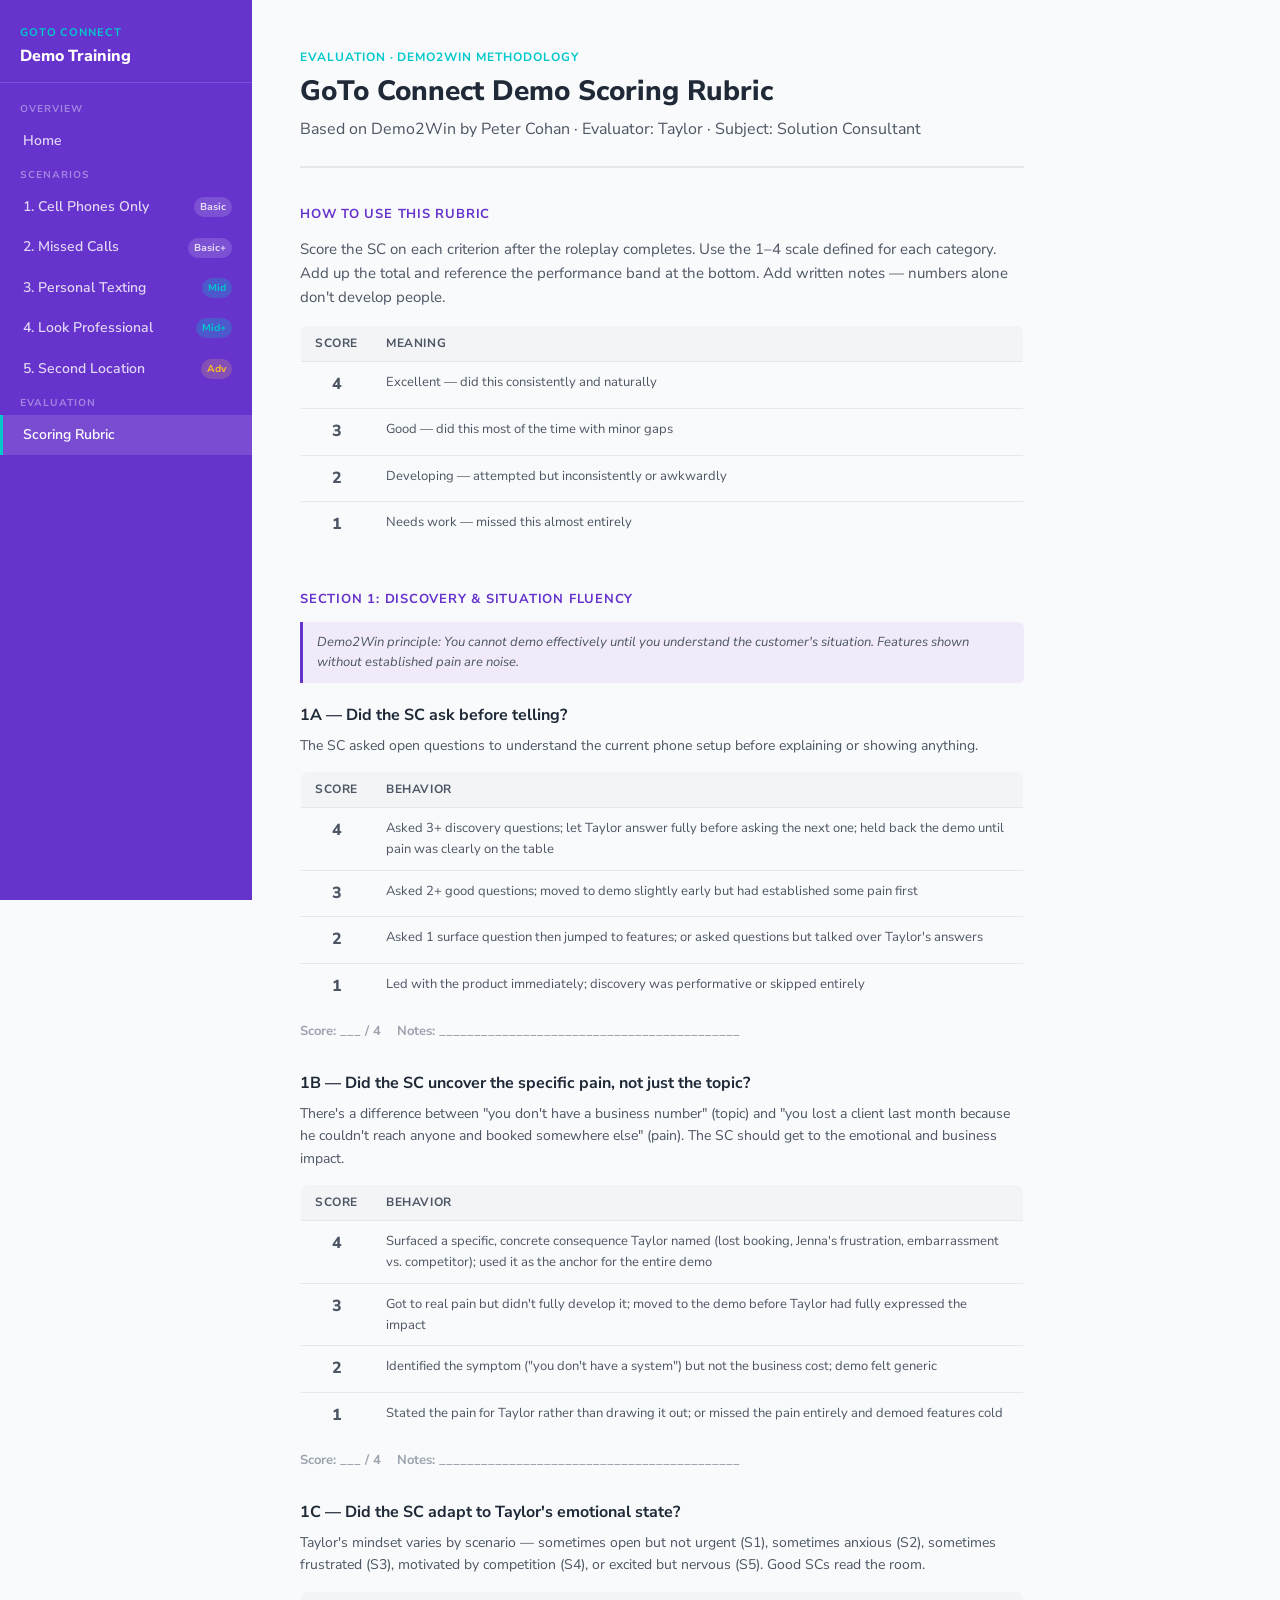
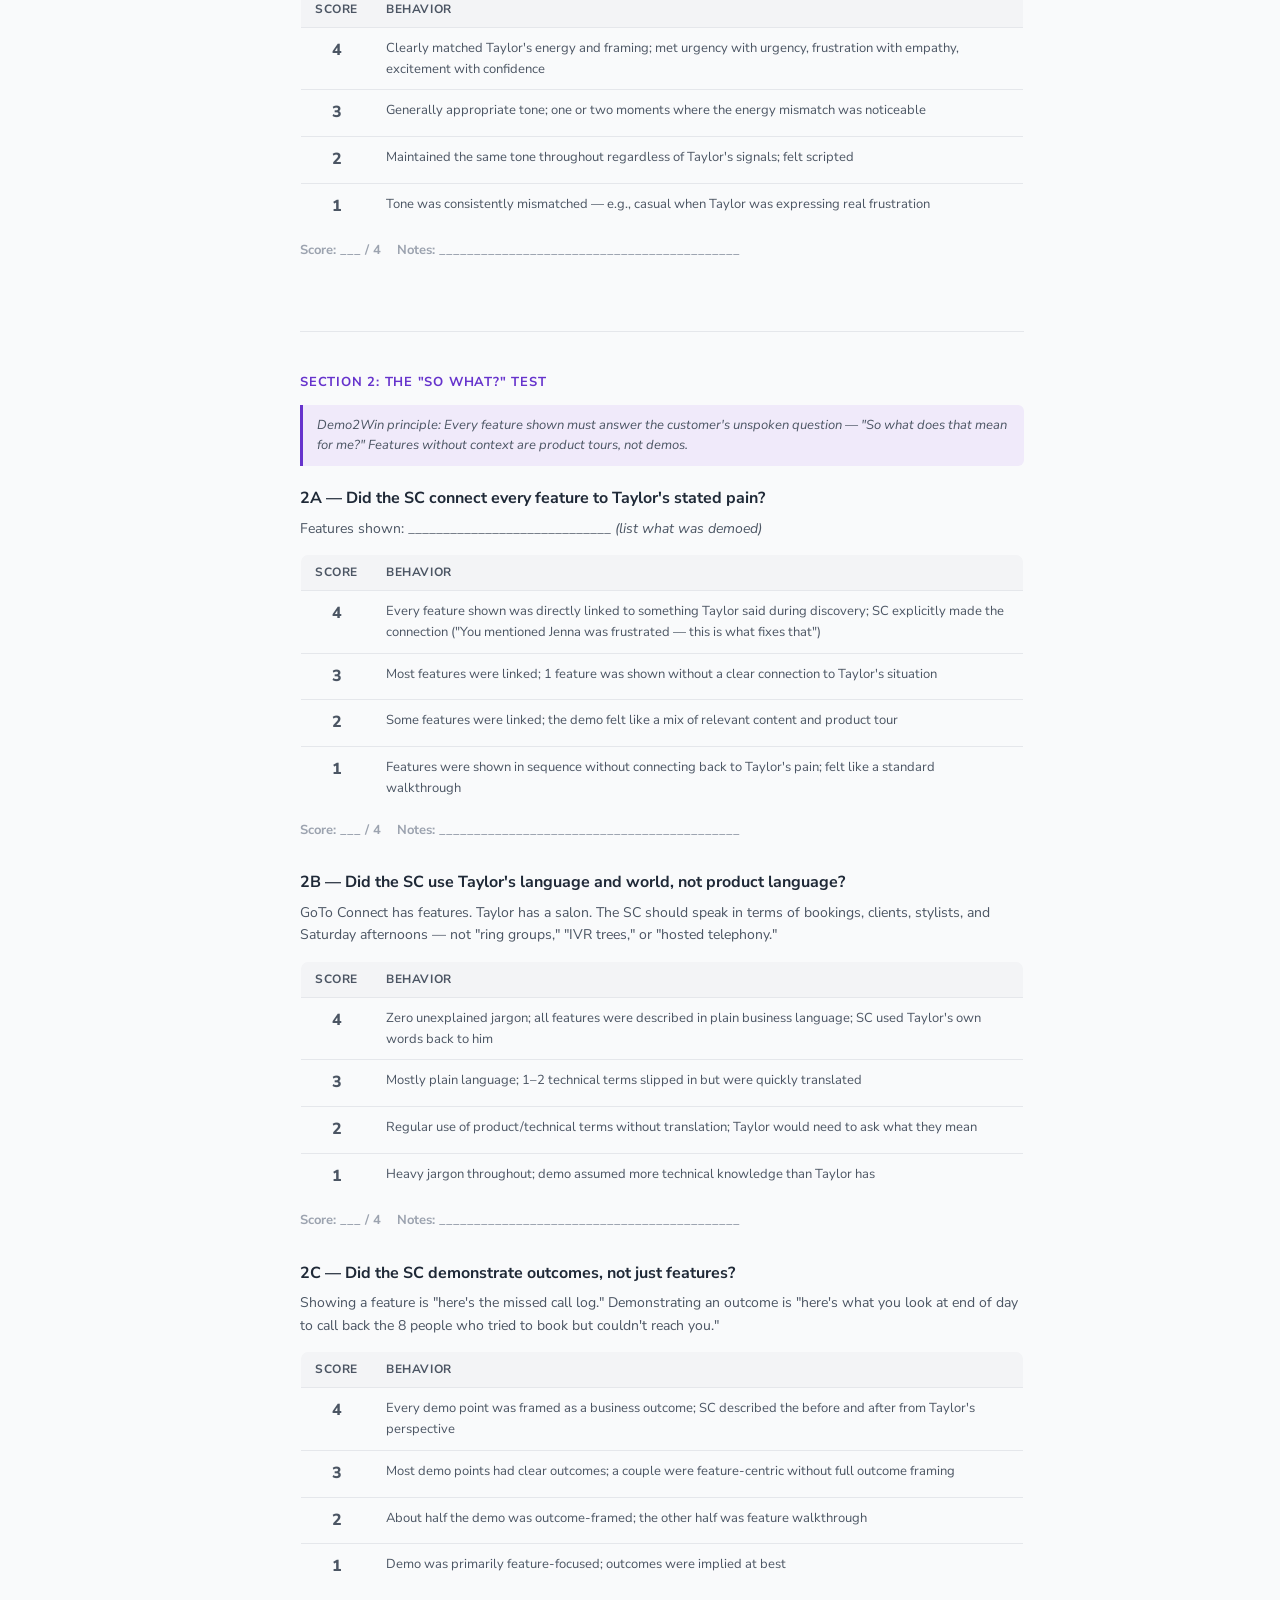
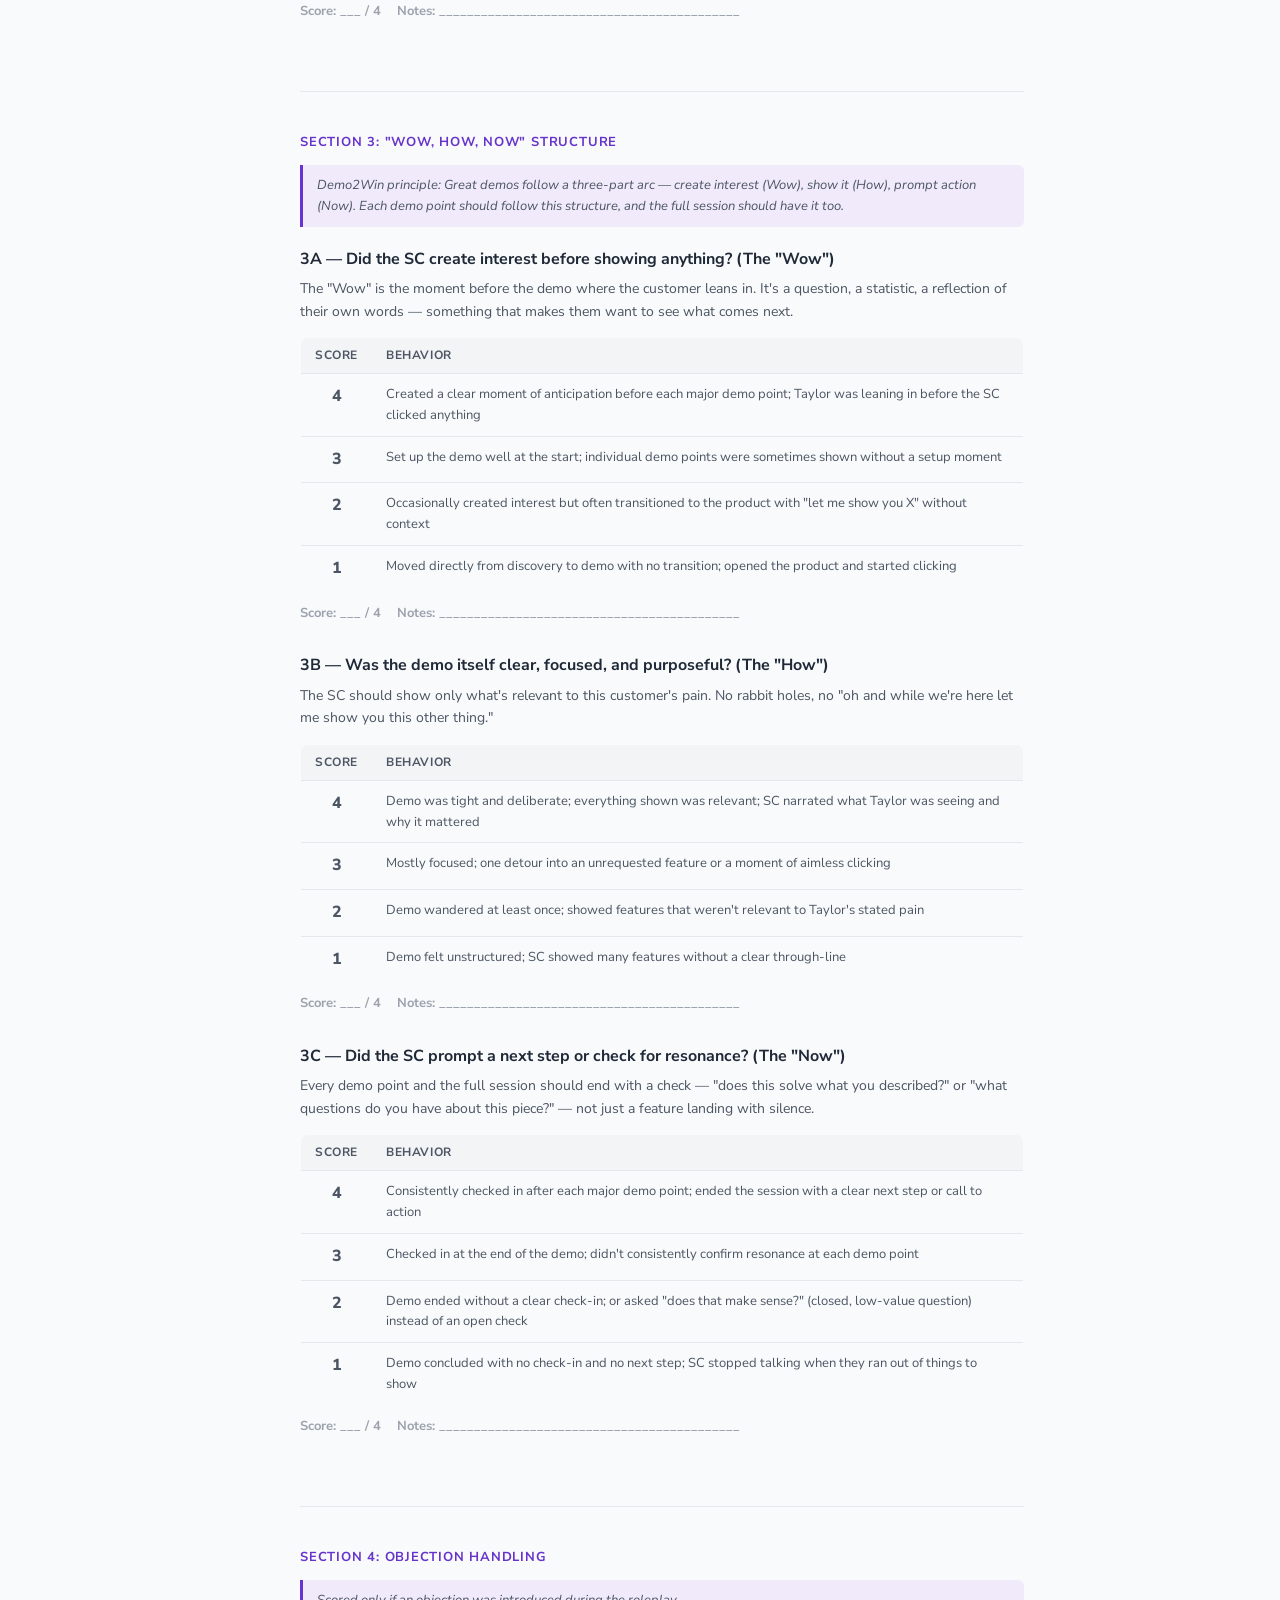
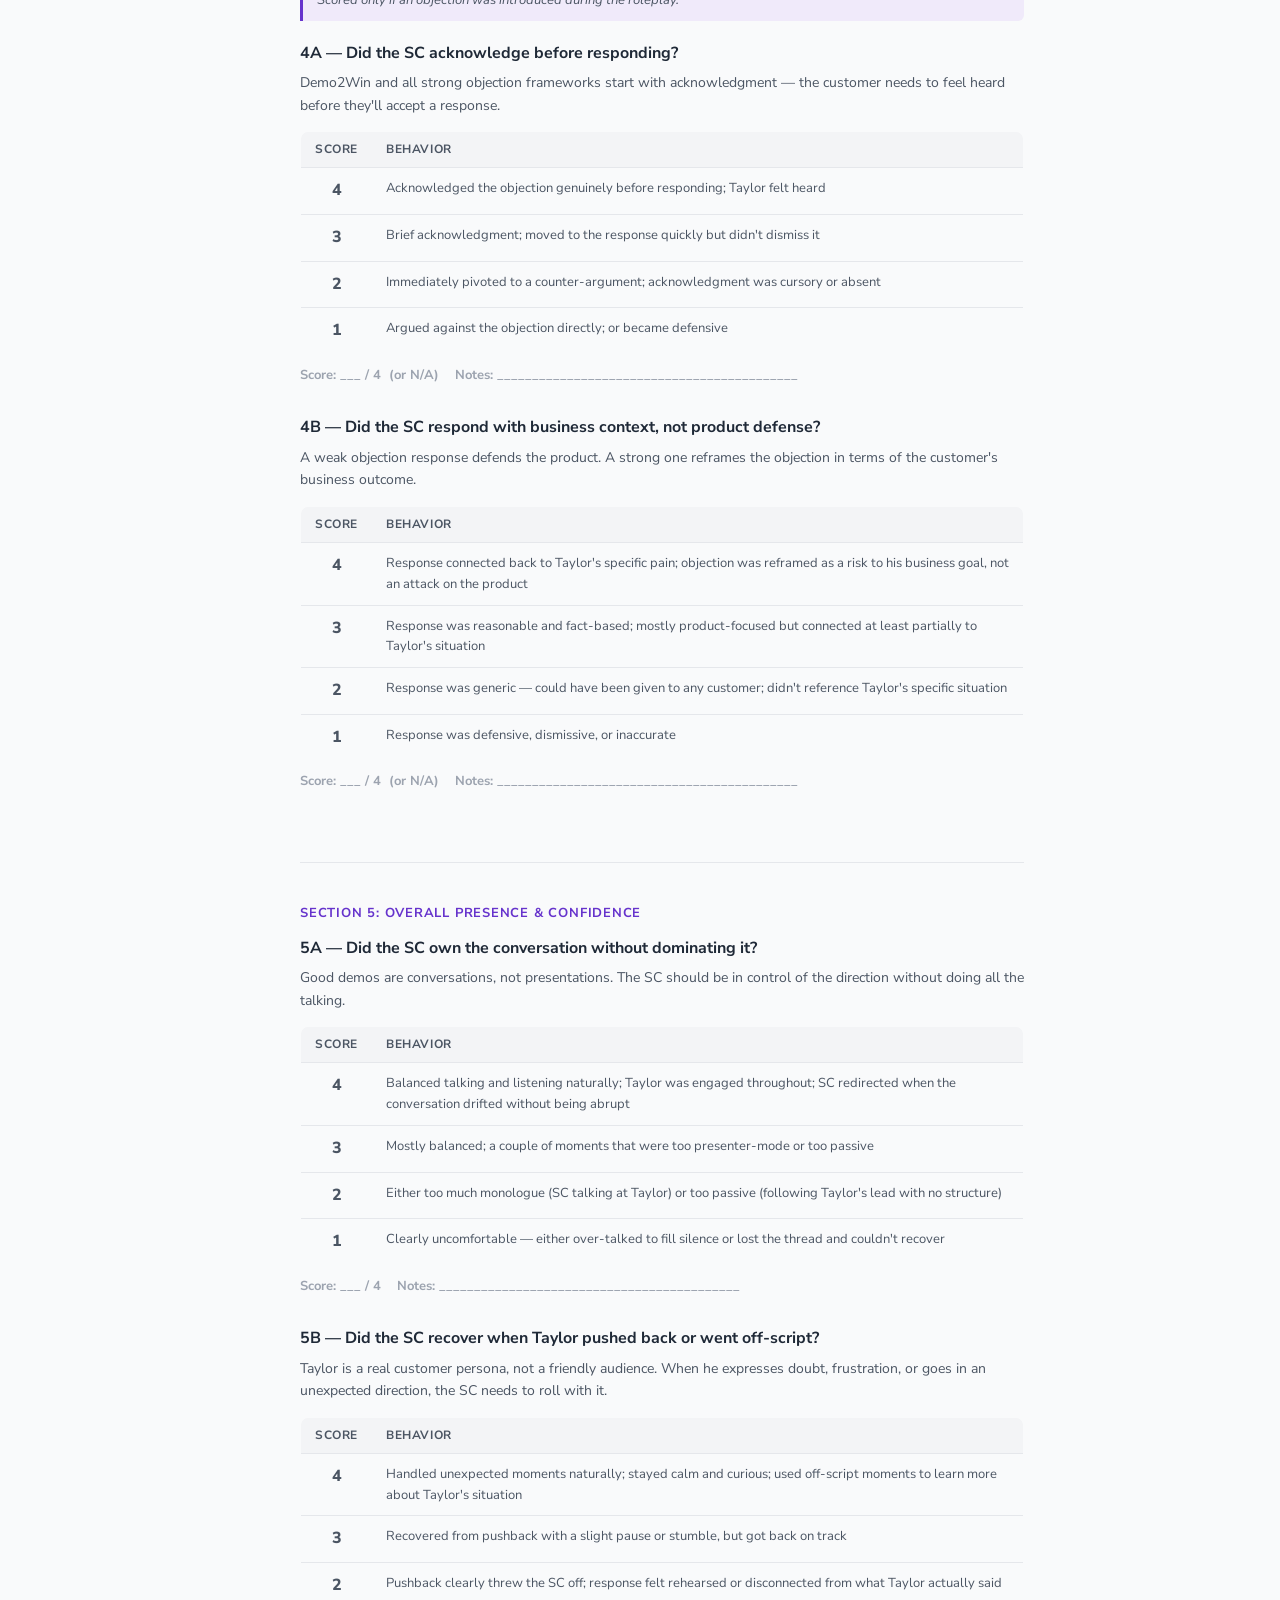
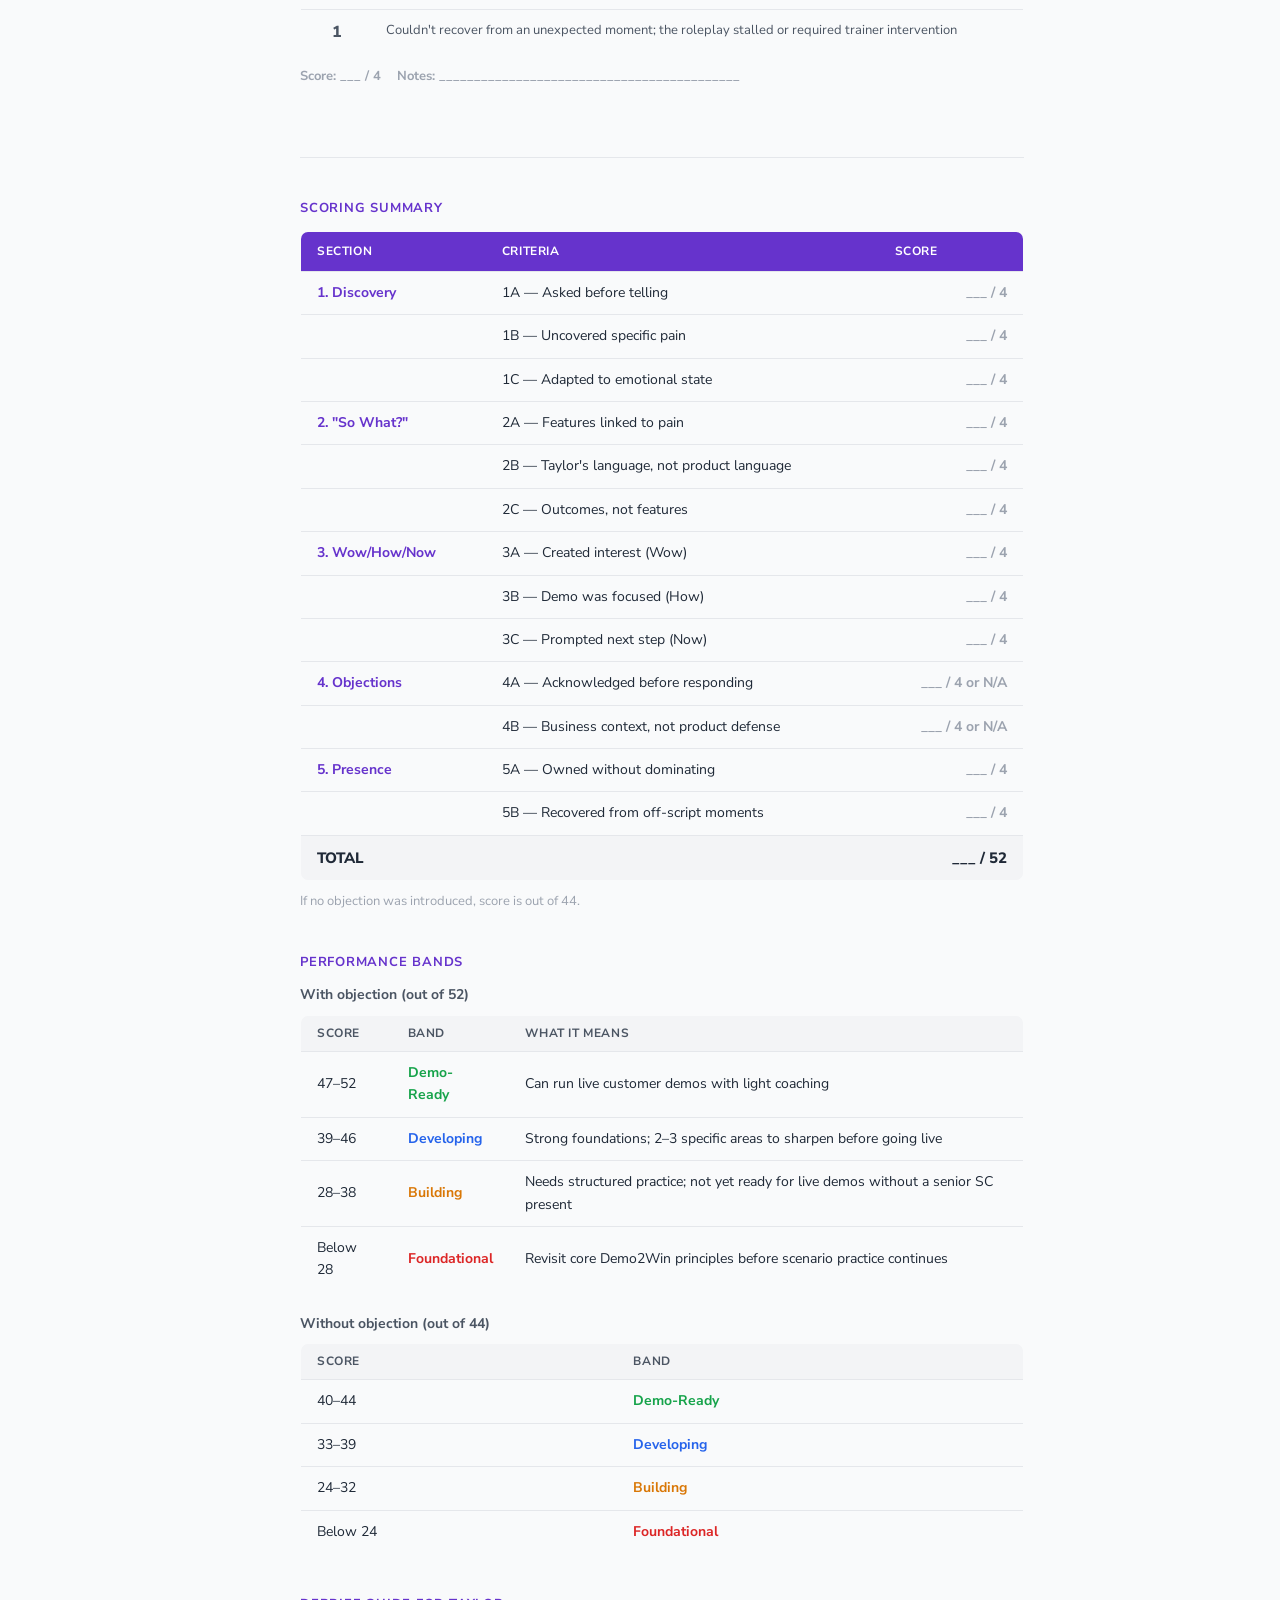
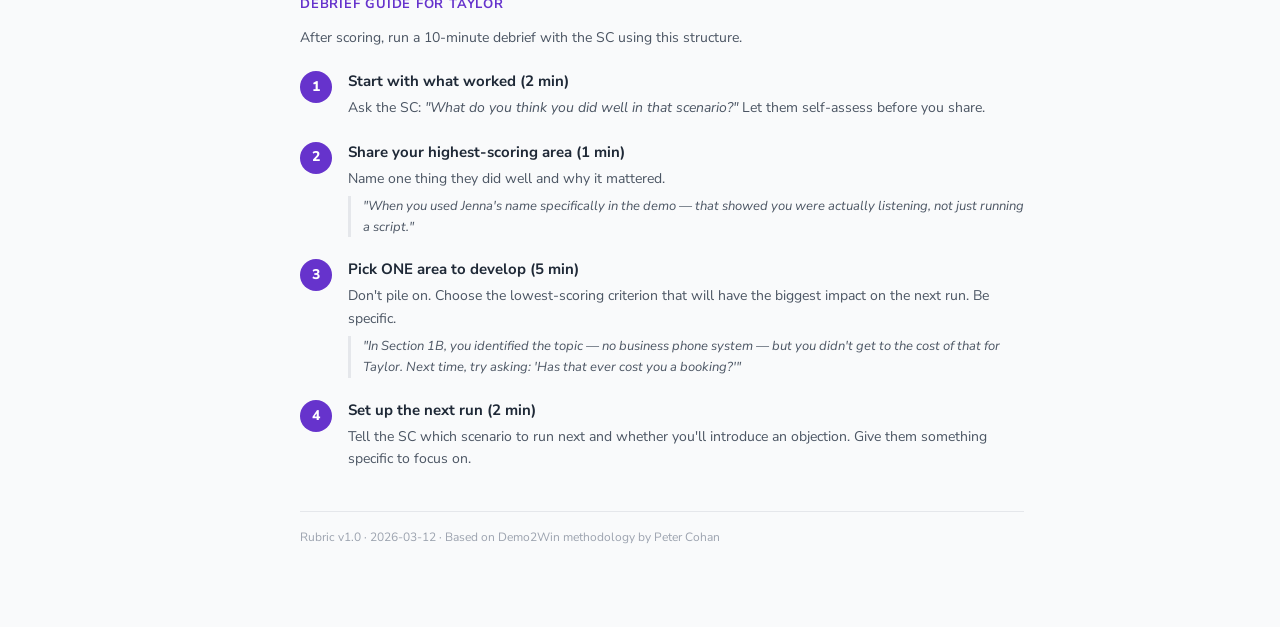
==== rubric.html @ 27333e6b "feat: build GitHub Pages site with all 5 scenarios and scoring rubric Pure static multi-page site: 7" ====
<!DOCTYPE html>
<html lang="en">
<head>
  <meta charset="UTF-8">
  <meta name="viewport" content="width=device-width, initial-scale=1.0">
  <title>Scoring Rubric — Shear Bliss Demo Training</title>
  <link rel="icon" href="data:image/svg+xml,<svg xmlns='http://www.w3.org/2000/svg' viewBox='0 0 100 100'><text y='.9em' font-size='90'>✂️</text></svg>">
  <link rel="stylesheet" href="css/styles.css">
</head>
<body>
<div class="site-wrapper">

  <!-- SIDEBAR NAV — update in all 7 HTML files when changing -->
  <nav class="sidebar">
    <div class="sidebar-header">
      <div class="sidebar-logo">GoTo Connect</div>
      <div class="sidebar-title">Demo Training</div>
    </div>
    <div class="sidebar-nav">
      <span class="nav-section-label">Overview</span>
      <a href="index.html" class="nav-link">Home</a>

      <span class="nav-section-label">Scenarios</span>
      <a href="scenario-1.html" class="nav-link">
        1. Cell Phones Only
        <span class="nav-badge badge-basic">Basic</span>
      </a>
      <a href="scenario-2.html" class="nav-link">
        2. Missed Calls
        <span class="nav-badge badge-basic">Basic+</span>
      </a>
      <a href="scenario-3.html" class="nav-link">
        3. Personal Texting
        <span class="nav-badge badge-intermediate">Mid</span>
      </a>
      <a href="scenario-4.html" class="nav-link">
        4. Look Professional
        <span class="nav-badge badge-intermediate">Mid+</span>
      </a>
      <a href="scenario-5.html" class="nav-link">
        5. Second Location
        <span class="nav-badge badge-advanced">Adv</span>
      </a>

      <span class="nav-section-label">Evaluation</span>
      <a href="rubric.html" class="nav-link active">Scoring Rubric</a>
    </div>
  </nav>
  <!-- END SIDEBAR NAV -->

  <main class="main-content">
    <div class="page">

      <div class="page-header">
        <div class="page-eyebrow">Evaluation · Demo2Win Methodology</div>
        <h1 class="page-title">GoTo Connect Demo Scoring Rubric</h1>
        <p class="page-subtitle">Based on Demo2Win by Peter Cohan · Evaluator: Taylor · Subject: Solution Consultant</p>
      </div>

      <!-- How to Use -->
      <div class="section">
        <div class="section-title">How to Use This Rubric</div>
        <p>Score the SC on each criterion after the roleplay completes. Use the 1–4 scale defined for each category. Add up the total and reference the performance band at the bottom. Add written notes — numbers alone don't develop people.</p>

        <table class="behavior-table" style="margin-top:16px;">
          <thead>
            <tr><th>Score</th><th>Meaning</th></tr>
          </thead>
          <tbody>
            <tr><td class="score-4">4</td><td>Excellent — did this consistently and naturally</td></tr>
            <tr><td class="score-3">3</td><td>Good — did this most of the time with minor gaps</td></tr>
            <tr><td class="score-2">2</td><td>Developing — attempted but inconsistently or awkwardly</td></tr>
            <tr><td class="score-1">1</td><td>Needs work — missed this almost entirely</td></tr>
          </tbody>
        </table>
      </div>

      <!-- Section 1 -->
      <div class="rubric-section">
        <div class="section-title">Section 1: Discovery &amp; Situation Fluency</div>
        <p class="rubric-principle">Demo2Win principle: You cannot demo effectively until you understand the customer's situation. Features shown without established pain are noise.</p>

        <div class="criteria-block">
          <div class="criteria-title">1A — Did the SC ask before telling?</div>
          <div class="criteria-desc">The SC asked open questions to understand the current phone setup before explaining or showing anything.</div>
          <table class="behavior-table">
            <thead><tr><th>Score</th><th>Behavior</th></tr></thead>
            <tbody>
              <tr><td class="score-4">4</td><td>Asked 3+ discovery questions; let Taylor answer fully before asking the next one; held back the demo until pain was clearly on the table</td></tr>
              <tr><td class="score-3">3</td><td>Asked 2+ good questions; moved to demo slightly early but had established some pain first</td></tr>
              <tr><td class="score-2">2</td><td>Asked 1 surface question then jumped to features; or asked questions but talked over Taylor's answers</td></tr>
              <tr><td class="score-1">1</td><td>Led with the product immediately; discovery was performative or skipped entirely</td></tr>
            </tbody>
          </table>
          <div class="score-field">Score: ___ / 4 &nbsp;&nbsp; Notes: ___________________________________________</div>
        </div>

        <div class="criteria-block">
          <div class="criteria-title">1B — Did the SC uncover the specific pain, not just the topic?</div>
          <div class="criteria-desc">There's a difference between "you don't have a business number" (topic) and "you lost a client last month because he couldn't reach anyone and booked somewhere else" (pain). The SC should get to the emotional and business impact.</div>
          <table class="behavior-table">
            <thead><tr><th>Score</th><th>Behavior</th></tr></thead>
            <tbody>
              <tr><td class="score-4">4</td><td>Surfaced a specific, concrete consequence Taylor named (lost booking, Jenna's frustration, embarrassment vs. competitor); used it as the anchor for the entire demo</td></tr>
              <tr><td class="score-3">3</td><td>Got to real pain but didn't fully develop it; moved to the demo before Taylor had fully expressed the impact</td></tr>
              <tr><td class="score-2">2</td><td>Identified the symptom ("you don't have a system") but not the business cost; demo felt generic</td></tr>
              <tr><td class="score-1">1</td><td>Stated the pain for Taylor rather than drawing it out; or missed the pain entirely and demoed features cold</td></tr>
            </tbody>
          </table>
          <div class="score-field">Score: ___ / 4 &nbsp;&nbsp; Notes: ___________________________________________</div>
        </div>

        <div class="criteria-block">
          <div class="criteria-title">1C — Did the SC adapt to Taylor's emotional state?</div>
          <div class="criteria-desc">Taylor's mindset varies by scenario — sometimes open but not urgent (S1), sometimes anxious (S2), sometimes frustrated (S3), motivated by competition (S4), or excited but nervous (S5). Good SCs read the room.</div>
          <table class="behavior-table">
            <thead><tr><th>Score</th><th>Behavior</th></tr></thead>
            <tbody>
              <tr><td class="score-4">4</td><td>Clearly matched Taylor's energy and framing; met urgency with urgency, frustration with empathy, excitement with confidence</td></tr>
              <tr><td class="score-3">3</td><td>Generally appropriate tone; one or two moments where the energy mismatch was noticeable</td></tr>
              <tr><td class="score-2">2</td><td>Maintained the same tone throughout regardless of Taylor's signals; felt scripted</td></tr>
              <tr><td class="score-1">1</td><td>Tone was consistently mismatched — e.g., casual when Taylor was expressing real frustration</td></tr>
            </tbody>
          </table>
          <div class="score-field">Score: ___ / 4 &nbsp;&nbsp; Notes: ___________________________________________</div>
        </div>
      </div>

      <!-- Section 2 -->
      <div class="rubric-section">
        <div class="section-title">Section 2: The "So What?" Test</div>
        <p class="rubric-principle">Demo2Win principle: Every feature shown must answer the customer's unspoken question — "So what does that mean for me?" Features without context are product tours, not demos.</p>

        <div class="criteria-block">
          <div class="criteria-title">2A — Did the SC connect every feature to Taylor's stated pain?</div>
          <div class="criteria-desc">Features shown: _____________________________ <em>(list what was demoed)</em></div>
          <table class="behavior-table">
            <thead><tr><th>Score</th><th>Behavior</th></tr></thead>
            <tbody>
              <tr><td class="score-4">4</td><td>Every feature shown was directly linked to something Taylor said during discovery; SC explicitly made the connection ("You mentioned Jenna was frustrated — this is what fixes that")</td></tr>
              <tr><td class="score-3">3</td><td>Most features were linked; 1 feature was shown without a clear connection to Taylor's situation</td></tr>
              <tr><td class="score-2">2</td><td>Some features were linked; the demo felt like a mix of relevant content and product tour</td></tr>
              <tr><td class="score-1">1</td><td>Features were shown in sequence without connecting back to Taylor's pain; felt like a standard walkthrough</td></tr>
            </tbody>
          </table>
          <div class="score-field">Score: ___ / 4 &nbsp;&nbsp; Notes: ___________________________________________</div>
        </div>

        <div class="criteria-block">
          <div class="criteria-title">2B — Did the SC use Taylor's language and world, not product language?</div>
          <div class="criteria-desc">GoTo Connect has features. Taylor has a salon. The SC should speak in terms of bookings, clients, stylists, and Saturday afternoons — not "ring groups," "IVR trees," or "hosted telephony."</div>
          <table class="behavior-table">
            <thead><tr><th>Score</th><th>Behavior</th></tr></thead>
            <tbody>
              <tr><td class="score-4">4</td><td>Zero unexplained jargon; all features were described in plain business language; SC used Taylor's own words back to him</td></tr>
              <tr><td class="score-3">3</td><td>Mostly plain language; 1–2 technical terms slipped in but were quickly translated</td></tr>
              <tr><td class="score-2">2</td><td>Regular use of product/technical terms without translation; Taylor would need to ask what they mean</td></tr>
              <tr><td class="score-1">1</td><td>Heavy jargon throughout; demo assumed more technical knowledge than Taylor has</td></tr>
            </tbody>
          </table>
          <div class="score-field">Score: ___ / 4 &nbsp;&nbsp; Notes: ___________________________________________</div>
        </div>

        <div class="criteria-block">
          <div class="criteria-title">2C — Did the SC demonstrate outcomes, not just features?</div>
          <div class="criteria-desc">Showing a feature is "here's the missed call log." Demonstrating an outcome is "here's what you look at end of day to call back the 8 people who tried to book but couldn't reach you."</div>
          <table class="behavior-table">
            <thead><tr><th>Score</th><th>Behavior</th></tr></thead>
            <tbody>
              <tr><td class="score-4">4</td><td>Every demo point was framed as a business outcome; SC described the before and after from Taylor's perspective</td></tr>
              <tr><td class="score-3">3</td><td>Most demo points had clear outcomes; a couple were feature-centric without full outcome framing</td></tr>
              <tr><td class="score-2">2</td><td>About half the demo was outcome-framed; the other half was feature walkthrough</td></tr>
              <tr><td class="score-1">1</td><td>Demo was primarily feature-focused; outcomes were implied at best</td></tr>
            </tbody>
          </table>
          <div class="score-field">Score: ___ / 4 &nbsp;&nbsp; Notes: ___________________________________________</div>
        </div>
      </div>

      <!-- Section 3 -->
      <div class="rubric-section">
        <div class="section-title">Section 3: "Wow, How, Now" Structure</div>
        <p class="rubric-principle">Demo2Win principle: Great demos follow a three-part arc — create interest (Wow), show it (How), prompt action (Now). Each demo point should follow this structure, and the full session should have it too.</p>

        <div class="criteria-block">
          <div class="criteria-title">3A — Did the SC create interest before showing anything? (The "Wow")</div>
          <div class="criteria-desc">The "Wow" is the moment before the demo where the customer leans in. It's a question, a statistic, a reflection of their own words — something that makes them want to see what comes next.</div>
          <table class="behavior-table">
            <thead><tr><th>Score</th><th>Behavior</th></tr></thead>
            <tbody>
              <tr><td class="score-4">4</td><td>Created a clear moment of anticipation before each major demo point; Taylor was leaning in before the SC clicked anything</td></tr>
              <tr><td class="score-3">3</td><td>Set up the demo well at the start; individual demo points were sometimes shown without a setup moment</td></tr>
              <tr><td class="score-2">2</td><td>Occasionally created interest but often transitioned to the product with "let me show you X" without context</td></tr>
              <tr><td class="score-1">1</td><td>Moved directly from discovery to demo with no transition; opened the product and started clicking</td></tr>
            </tbody>
          </table>
          <div class="score-field">Score: ___ / 4 &nbsp;&nbsp; Notes: ___________________________________________</div>
        </div>

        <div class="criteria-block">
          <div class="criteria-title">3B — Was the demo itself clear, focused, and purposeful? (The "How")</div>
          <div class="criteria-desc">The SC should show only what's relevant to this customer's pain. No rabbit holes, no "oh and while we're here let me show you this other thing."</div>
          <table class="behavior-table">
            <thead><tr><th>Score</th><th>Behavior</th></tr></thead>
            <tbody>
              <tr><td class="score-4">4</td><td>Demo was tight and deliberate; everything shown was relevant; SC narrated what Taylor was seeing and why it mattered</td></tr>
              <tr><td class="score-3">3</td><td>Mostly focused; one detour into an unrequested feature or a moment of aimless clicking</td></tr>
              <tr><td class="score-2">2</td><td>Demo wandered at least once; showed features that weren't relevant to Taylor's stated pain</td></tr>
              <tr><td class="score-1">1</td><td>Demo felt unstructured; SC showed many features without a clear through-line</td></tr>
            </tbody>
          </table>
          <div class="score-field">Score: ___ / 4 &nbsp;&nbsp; Notes: ___________________________________________</div>
        </div>

        <div class="criteria-block">
          <div class="criteria-title">3C — Did the SC prompt a next step or check for resonance? (The "Now")</div>
          <div class="criteria-desc">Every demo point and the full session should end with a check — "does this solve what you described?" or "what questions do you have about this piece?" — not just a feature landing with silence.</div>
          <table class="behavior-table">
            <thead><tr><th>Score</th><th>Behavior</th></tr></thead>
            <tbody>
              <tr><td class="score-4">4</td><td>Consistently checked in after each major demo point; ended the session with a clear next step or call to action</td></tr>
              <tr><td class="score-3">3</td><td>Checked in at the end of the demo; didn't consistently confirm resonance at each demo point</td></tr>
              <tr><td class="score-2">2</td><td>Demo ended without a clear check-in; or asked "does that make sense?" (closed, low-value question) instead of an open check</td></tr>
              <tr><td class="score-1">1</td><td>Demo concluded with no check-in and no next step; SC stopped talking when they ran out of things to show</td></tr>
            </tbody>
          </table>
          <div class="score-field">Score: ___ / 4 &nbsp;&nbsp; Notes: ___________________________________________</div>
        </div>
      </div>

      <!-- Section 4 -->
      <div class="rubric-section">
        <div class="section-title">Section 4: Objection Handling</div>
        <p class="rubric-principle">Scored only if an objection was introduced during the roleplay.</p>

        <div class="criteria-block">
          <div class="criteria-title">4A — Did the SC acknowledge before responding?</div>
          <div class="criteria-desc">Demo2Win and all strong objection frameworks start with acknowledgment — the customer needs to feel heard before they'll accept a response.</div>
          <table class="behavior-table">
            <thead><tr><th>Score</th><th>Behavior</th></tr></thead>
            <tbody>
              <tr><td class="score-4">4</td><td>Acknowledged the objection genuinely before responding; Taylor felt heard</td></tr>
              <tr><td class="score-3">3</td><td>Brief acknowledgment; moved to the response quickly but didn't dismiss it</td></tr>
              <tr><td class="score-2">2</td><td>Immediately pivoted to a counter-argument; acknowledgment was cursory or absent</td></tr>
              <tr><td class="score-1">1</td><td>Argued against the objection directly; or became defensive</td></tr>
            </tbody>
          </table>
          <div class="score-field">Score: ___ / 4 &nbsp;(or N/A) &nbsp;&nbsp; Notes: ___________________________________________</div>
        </div>

        <div class="criteria-block">
          <div class="criteria-title">4B — Did the SC respond with business context, not product defense?</div>
          <div class="criteria-desc">A weak objection response defends the product. A strong one reframes the objection in terms of the customer's business outcome.</div>
          <table class="behavior-table">
            <thead><tr><th>Score</th><th>Behavior</th></tr></thead>
            <tbody>
              <tr><td class="score-4">4</td><td>Response connected back to Taylor's specific pain; objection was reframed as a risk to his business goal, not an attack on the product</td></tr>
              <tr><td class="score-3">3</td><td>Response was reasonable and fact-based; mostly product-focused but connected at least partially to Taylor's situation</td></tr>
              <tr><td class="score-2">2</td><td>Response was generic — could have been given to any customer; didn't reference Taylor's specific situation</td></tr>
              <tr><td class="score-1">1</td><td>Response was defensive, dismissive, or inaccurate</td></tr>
            </tbody>
          </table>
          <div class="score-field">Score: ___ / 4 &nbsp;(or N/A) &nbsp;&nbsp; Notes: ___________________________________________</div>
        </div>
      </div>

      <!-- Section 5 -->
      <div class="rubric-section">
        <div class="section-title">Section 5: Overall Presence &amp; Confidence</div>

        <div class="criteria-block">
          <div class="criteria-title">5A — Did the SC own the conversation without dominating it?</div>
          <div class="criteria-desc">Good demos are conversations, not presentations. The SC should be in control of the direction without doing all the talking.</div>
          <table class="behavior-table">
            <thead><tr><th>Score</th><th>Behavior</th></tr></thead>
            <tbody>
              <tr><td class="score-4">4</td><td>Balanced talking and listening naturally; Taylor was engaged throughout; SC redirected when the conversation drifted without being abrupt</td></tr>
              <tr><td class="score-3">3</td><td>Mostly balanced; a couple of moments that were too presenter-mode or too passive</td></tr>
              <tr><td class="score-2">2</td><td>Either too much monologue (SC talking at Taylor) or too passive (following Taylor's lead with no structure)</td></tr>
              <tr><td class="score-1">1</td><td>Clearly uncomfortable — either over-talked to fill silence or lost the thread and couldn't recover</td></tr>
            </tbody>
          </table>
          <div class="score-field">Score: ___ / 4 &nbsp;&nbsp; Notes: ___________________________________________</div>
        </div>

        <div class="criteria-block">
          <div class="criteria-title">5B — Did the SC recover when Taylor pushed back or went off-script?</div>
          <div class="criteria-desc">Taylor is a real customer persona, not a friendly audience. When he expresses doubt, frustration, or goes in an unexpected direction, the SC needs to roll with it.</div>
          <table class="behavior-table">
            <thead><tr><th>Score</th><th>Behavior</th></tr></thead>
            <tbody>
              <tr><td class="score-4">4</td><td>Handled unexpected moments naturally; stayed calm and curious; used off-script moments to learn more about Taylor's situation</td></tr>
              <tr><td class="score-3">3</td><td>Recovered from pushback with a slight pause or stumble, but got back on track</td></tr>
              <tr><td class="score-2">2</td><td>Pushback clearly threw the SC off; response felt rehearsed or disconnected from what Taylor actually said</td></tr>
              <tr><td class="score-1">1</td><td>Couldn't recover from an unexpected moment; the roleplay stalled or required trainer intervention</td></tr>
            </tbody>
          </table>
          <div class="score-field">Score: ___ / 4 &nbsp;&nbsp; Notes: ___________________________________________</div>
        </div>
      </div>

      <!-- Scoring Summary -->
      <div class="section">
        <div class="section-title">Scoring Summary</div>
        <table class="summary-table">
          <thead>
            <tr><th>Section</th><th>Criteria</th><th>Score</th></tr>
          </thead>
          <tbody>
            <tr><td>1. Discovery</td><td>1A — Asked before telling</td><td>___ / 4</td></tr>
            <tr><td></td><td>1B — Uncovered specific pain</td><td>___ / 4</td></tr>
            <tr><td></td><td>1C — Adapted to emotional state</td><td>___ / 4</td></tr>
            <tr><td>2. "So What?"</td><td>2A — Features linked to pain</td><td>___ / 4</td></tr>
            <tr><td></td><td>2B — Taylor's language, not product language</td><td>___ / 4</td></tr>
            <tr><td></td><td>2C — Outcomes, not features</td><td>___ / 4</td></tr>
            <tr><td>3. Wow/How/Now</td><td>3A — Created interest (Wow)</td><td>___ / 4</td></tr>
            <tr><td></td><td>3B — Demo was focused (How)</td><td>___ / 4</td></tr>
            <tr><td></td><td>3C — Prompted next step (Now)</td><td>___ / 4</td></tr>
            <tr><td>4. Objections</td><td>4A — Acknowledged before responding</td><td>___ / 4 or N/A</td></tr>
            <tr><td></td><td>4B — Business context, not product defense</td><td>___ / 4 or N/A</td></tr>
            <tr><td>5. Presence</td><td>5A — Owned without dominating</td><td>___ / 4</td></tr>
            <tr><td></td><td>5B — Recovered from off-script moments</td><td>___ / 4</td></tr>
            <tr class="total-row"><td colspan="2">TOTAL</td><td>___ / 52</td></tr>
          </tbody>
        </table>
        <p style="margin-top:10px;font-size:13px;color:var(--gray-400);">If no objection was introduced, score is out of 44.</p>
      </div>

      <!-- Performance Bands -->
      <div class="section">
        <div class="section-title">Performance Bands</div>

        <p style="font-size:14px;font-weight:700;color:var(--gray-600);margin-bottom:8px;">With objection (out of 52)</p>
        <table class="bands-table">
          <thead><tr><th>Score</th><th>Band</th><th>What it means</th></tr></thead>
          <tbody>
            <tr><td>47–52</td><td class="band-demo-ready">Demo-Ready</td><td>Can run live customer demos with light coaching</td></tr>
            <tr><td>39–46</td><td class="band-developing">Developing</td><td>Strong foundations; 2–3 specific areas to sharpen before going live</td></tr>
            <tr><td>28–38</td><td class="band-building">Building</td><td>Needs structured practice; not yet ready for live demos without a senior SC present</td></tr>
            <tr><td>Below 28</td><td class="band-foundational">Foundational</td><td>Revisit core Demo2Win principles before scenario practice continues</td></tr>
          </tbody>
        </table>

        <p style="font-size:14px;font-weight:700;color:var(--gray-600);margin-bottom:8px;margin-top:20px;">Without objection (out of 44)</p>
        <table class="bands-table">
          <thead><tr><th>Score</th><th>Band</th></tr></thead>
          <tbody>
            <tr><td>40–44</td><td class="band-demo-ready">Demo-Ready</td></tr>
            <tr><td>33–39</td><td class="band-developing">Developing</td></tr>
            <tr><td>24–32</td><td class="band-building">Building</td></tr>
            <tr><td>Below 24</td><td class="band-foundational">Foundational</td></tr>
          </tbody>
        </table>
      </div>

      <!-- Debrief Guide -->
      <div class="section">
        <div class="section-title">Debrief Guide for Taylor</div>
        <p style="font-size:14px;color:var(--gray-600);margin-bottom:20px;">After scoring, run a 10-minute debrief with the SC using this structure.</p>

        <div class="debrief-step">
          <div class="debrief-number">1</div>
          <div class="debrief-step-content">
            <h4>Start with what worked (2 min)</h4>
            <p>Ask the SC: <em>"What do you think you did well in that scenario?"</em> Let them self-assess before you share.</p>
          </div>
        </div>

        <div class="debrief-step">
          <div class="debrief-number">2</div>
          <div class="debrief-step-content">
            <h4>Share your highest-scoring area (1 min)</h4>
            <p>Name one thing they did well and why it mattered.</p>
            <blockquote>"When you used Jenna's name specifically in the demo — that showed you were actually listening, not just running a script."</blockquote>
          </div>
        </div>

        <div class="debrief-step">
          <div class="debrief-number">3</div>
          <div class="debrief-step-content">
            <h4>Pick ONE area to develop (5 min)</h4>
            <p>Don't pile on. Choose the lowest-scoring criterion that will have the biggest impact on the next run. Be specific.</p>
            <blockquote>"In Section 1B, you identified the topic — no business phone system — but you didn't get to the cost of that for Taylor. Next time, try asking: 'Has that ever cost you a booking?'"</blockquote>
          </div>
        </div>

        <div class="debrief-step">
          <div class="debrief-number">4</div>
          <div class="debrief-step-content">
            <h4>Set up the next run (2 min)</h4>
            <p>Tell the SC which scenario to run next and whether you'll introduce an objection. Give them something specific to focus on.</p>
          </div>
        </div>
      </div>

      <p style="font-size:12px;color:var(--gray-400);border-top:1px solid var(--gray-200);padding-top:16px;">Rubric v1.0 · 2026-03-12 · Based on Demo2Win methodology by Peter Cohan</p>

    </div>
  </main>
</div>
</body>
</html>
---- css/styles.css ----
/* ============================================================
   GoTo Connect Demo Training Site
   Brand: Purple #6633CC, Teal #00C8CB, Nunito Sans
   ============================================================ */

@import url('https://fonts.googleapis.com/css2?family=Nunito+Sans:wght@400;600;700;800&display=swap');

/* ── Variables ────────────────────────────────────────────── */
:root {
  --purple: #6633CC;
  --purple-dark: #4f22a8;
  --purple-light: #f0eafa;
  --teal: #00C8CB;
  --teal-light: #e0fafa;
  --gray-50: #f9fafb;
  --gray-100: #f3f4f6;
  --gray-200: #e5e7eb;
  --gray-400: #9ca3af;
  --gray-600: #4b5563;
  --gray-800: #1f2937;
  --white: #ffffff;
  --sidebar-width: 252px;
  --font: 'Nunito Sans', system-ui, sans-serif;
}

/* ── Reset ────────────────────────────────────────────────── */
*, *::before, *::after { box-sizing: border-box; margin: 0; padding: 0; }
html { font-size: 16px; }
body {
  font-family: var(--font);
  color: var(--gray-800);
  background: var(--gray-50);
  line-height: 1.6;
}
a { color: var(--purple); text-decoration: none; }
a:hover { text-decoration: underline; }

/* ── Layout ───────────────────────────────────────────────── */
.site-wrapper {
  display: flex;
  min-height: 100vh;
}

/* ── Sidebar ──────────────────────────────────────────────── */
.sidebar {
  width: var(--sidebar-width);
  min-width: var(--sidebar-width);
  background: var(--purple);
  display: flex;
  flex-direction: column;
  position: fixed;
  top: 0;
  left: 0;
  height: 100vh;
  overflow-y: auto;
  z-index: 100;
}

.sidebar-header {
  padding: 24px 20px 16px;
  border-bottom: 1px solid rgba(255,255,255,0.15);
}

.sidebar-logo {
  font-size: 11px;
  font-weight: 700;
  letter-spacing: 0.08em;
  text-transform: uppercase;
  color: var(--teal);
  margin-bottom: 4px;
}

.sidebar-title {
  font-size: 16px;
  font-weight: 800;
  color: var(--white);
  line-height: 1.3;
}

.sidebar-nav {
  padding: 12px 0;
  flex: 1;
}

.nav-section-label {
  font-size: 10px;
  font-weight: 700;
  letter-spacing: 0.1em;
  text-transform: uppercase;
  color: rgba(255,255,255,0.4);
  padding: 16px 20px 6px;
}

.nav-link {
  display: flex;
  align-items: center;
  gap: 10px;
  padding: 9px 20px;
  font-size: 14px;
  font-weight: 600;
  color: rgba(255,255,255,0.8);
  text-decoration: none;
  transition: background 0.15s, color 0.15s;
  border-left: 3px solid transparent;
}

.nav-link:hover {
  background: rgba(255,255,255,0.1);
  color: var(--white);
  text-decoration: none;
}

.nav-link.active {
  background: rgba(255,255,255,0.12);
  color: var(--white);
  border-left-color: var(--teal);
}

.nav-badge {
  font-size: 10px;
  font-weight: 700;
  padding: 2px 6px;
  border-radius: 10px;
  margin-left: auto;
  white-space: nowrap;
}

.badge-basic        { background: rgba(255,255,255,0.15); color: rgba(255,255,255,0.8); }
.badge-intermediate { background: rgba(0,200,203,0.25); color: var(--teal); }
.badge-advanced     { background: rgba(255,200,100,0.2); color: #fbbf24; }

/* ── Main Content ─────────────────────────────────────────── */
.main-content {
  margin-left: var(--sidebar-width);
  flex: 1;
  min-width: 0;
}

.page {
  max-width: 820px;
  padding: 48px 48px 80px;
}

/* ── Page Header ──────────────────────────────────────────── */
.page-header {
  margin-bottom: 36px;
  padding-bottom: 24px;
  border-bottom: 2px solid var(--gray-200);
}

.page-eyebrow {
  font-size: 12px;
  font-weight: 700;
  letter-spacing: 0.08em;
  text-transform: uppercase;
  color: var(--teal);
  margin-bottom: 8px;
}

.page-title {
  font-size: 28px;
  font-weight: 800;
  color: var(--gray-800);
  line-height: 1.2;
  margin-bottom: 8px;
}

.page-subtitle {
  font-size: 16px;
  color: var(--gray-600);
}

/* ── Complexity Badge ─────────────────────────────────────── */
.complexity-badge {
  display: inline-block;
  font-size: 12px;
  font-weight: 700;
  padding: 4px 12px;
  border-radius: 20px;
  margin-bottom: 20px;
}

.complexity-basic            { background: var(--gray-200); color: var(--gray-600); }
.complexity-basic-int        { background: #dbeafe; color: #1d4ed8; }
.complexity-intermediate     { background: var(--teal-light); color: #0e7490; }
.complexity-intermediate-adv { background: #fff7ed; color: #c2410c; }
.complexity-advanced         { background: var(--purple-light); color: var(--purple); }

/* ── Section Headings ─────────────────────────────────────── */
.section {
  margin-bottom: 40px;
}

.section-title {
  font-size: 13px;
  font-weight: 700;
  letter-spacing: 0.06em;
  text-transform: uppercase;
  color: var(--purple);
  margin-bottom: 12px;
}

.section p {
  font-size: 15px;
  color: var(--gray-600);
  margin-bottom: 12px;
}

/* ── Customer Profile Table ───────────────────────────────── */
.profile-table {
  width: 100%;
  border-collapse: collapse;
  font-size: 14px;
  border-radius: 8px;
  overflow: hidden;
  border: 1px solid var(--gray-200);
}

.profile-table td {
  padding: 10px 16px;
  border-bottom: 1px solid var(--gray-200);
  vertical-align: top;
}

.profile-table td:first-child {
  font-weight: 700;
  color: var(--gray-600);
  white-space: nowrap;
  width: 180px;
  background: var(--gray-50);
}

.profile-table td:last-child {
  color: var(--gray-800);
}

.profile-table tr:last-child td {
  border-bottom: none;
}

/* ── Pain Points Callout ──────────────────────────────────── */
.trainer-callout {
  background: #fffbeb;
  border-left: 4px solid #f59e0b;
  border-radius: 0 8px 8px 0;
  padding: 16px 20px;
  margin-bottom: 8px;
}

.trainer-callout-label {
  font-size: 11px;
  font-weight: 700;
  letter-spacing: 0.08em;
  text-transform: uppercase;
  color: #b45309;
  margin-bottom: 10px;
}

.trainer-callout ol,
.trainer-callout ul {
  margin-left: 20px;
  font-size: 14px;
  color: var(--gray-800);
}

.trainer-callout li {
  margin-bottom: 6px;
}

/* ── Dialogue / Chat Bubbles ──────────────────────────────── */
.dialogue {
  display: flex;
  flex-direction: column;
  gap: 12px;
}

.dialogue-note {
  font-size: 13px;
  font-style: italic;
  color: var(--gray-400);
  padding: 8px 12px;
  border-left: 3px solid var(--gray-200);
  margin-bottom: 8px;
}

.bubble-row {
  display: flex;
  flex-direction: column;
  max-width: 85%;
}

.bubble-row.sc {
  align-self: flex-start;
  align-items: flex-start;
}

.bubble-row.taylor {
  align-self: flex-end;
  align-items: flex-end;
}

.bubble-speaker {
  font-size: 11px;
  font-weight: 700;
  letter-spacing: 0.05em;
  text-transform: uppercase;
  margin-bottom: 4px;
  color: var(--gray-400);
}

.bubble-row.taylor .bubble-speaker {
  color: var(--purple);
}

.bubble {
  padding: 12px 16px;
  border-radius: 12px;
  font-size: 14px;
  line-height: 1.6;
}

.bubble-row.sc .bubble {
  background: var(--white);
  border: 1px solid var(--gray-200);
  border-radius: 2px 12px 12px 12px;
  color: var(--gray-800);
}

.bubble-row.taylor .bubble {
  background: var(--purple);
  border-radius: 12px 2px 12px 12px;
  color: var(--white);
}

.bubble em {
  opacity: 0.75;
  font-style: italic;
}

.dialogue-divider {
  text-align: center;
  font-size: 12px;
  font-style: italic;
  color: var(--gray-400);
  padding: 8px 0;
  border-top: 1px dashed var(--gray-200);
  border-bottom: 1px dashed var(--gray-200);
  margin: 4px 0;
}

/* ── Features Demoed List ─────────────────────────────────── */
.features-list {
  list-style: none;
  display: flex;
  flex-direction: column;
  gap: 10px;
}

.features-list li {
  display: flex;
  gap: 12px;
  font-size: 14px;
  align-items: flex-start;
}

.features-list li::before {
  content: '✓';
  color: var(--teal);
  font-weight: 800;
  font-size: 15px;
  flex-shrink: 0;
  margin-top: 1px;
}

.features-list strong {
  color: var(--gray-800);
}

.features-list span {
  color: var(--gray-600);
}

/* ── Trainer Notes ────────────────────────────────────────── */
.trainer-notes-box {
  background: var(--gray-100);
  border-radius: 10px;
  padding: 24px;
}

.trainer-notes-box h4 {
  font-size: 13px;
  font-weight: 700;
  text-transform: uppercase;
  letter-spacing: 0.05em;
  color: var(--gray-600);
  margin-bottom: 10px;
  margin-top: 20px;
}

.trainer-notes-box h4:first-child {
  margin-top: 0;
}

.trainer-notes-box ul {
  margin-left: 20px;
  font-size: 14px;
  color: var(--gray-600);
}

.trainer-notes-box li {
  margin-bottom: 6px;
}

/* ── Collapsible Objections ───────────────────────────────── */
.objections-list {
  display: flex;
  flex-direction: column;
  gap: 8px;
  margin-top: 12px;
}

details.objection {
  border: 1px solid var(--teal);
  border-radius: 8px;
  overflow: hidden;
}

details.objection summary {
  padding: 12px 16px;
  font-size: 14px;
  font-weight: 700;
  color: var(--gray-800);
  cursor: pointer;
  list-style: none;
  display: flex;
  align-items: center;
  gap: 8px;
  background: var(--teal-light);
  user-select: none;
}

details.objection summary::-webkit-details-marker { display: none; }

details.objection summary::before {
  content: '▶';
  font-size: 10px;
  color: var(--teal);
  transition: transform 0.2s;
  flex-shrink: 0;
}

details.objection[open] summary::before {
  transform: rotate(90deg);
}

details.objection summary span.obj-label {
  font-size: 11px;
  font-weight: 700;
  text-transform: uppercase;
  letter-spacing: 0.06em;
  color: #0e7490;
  margin-right: 4px;
}

.objection-body {
  padding: 16px;
  font-size: 14px;
  color: var(--gray-600);
  line-height: 1.6;
  border-top: 1px solid var(--teal);
  background: var(--white);
}

.objection-body .taylor-says {
  font-style: italic;
  color: var(--gray-800);
  margin-bottom: 10px;
  padding-left: 12px;
  border-left: 3px solid var(--purple);
}

.objection-body .response {
  color: var(--gray-600);
}

/* ── Rubric Styles ────────────────────────────────────────── */
.rubric-section {
  margin-bottom: 40px;
  padding-bottom: 40px;
  border-bottom: 1px solid var(--gray-200);
}

.rubric-section:last-of-type {
  border-bottom: none;
}

.rubric-principle {
  font-size: 13px;
  font-style: italic;
  color: var(--gray-600);
  margin-bottom: 20px;
  padding: 10px 14px;
  background: var(--purple-light);
  border-left: 3px solid var(--purple);
  border-radius: 0 6px 6px 0;
}

.criteria-block {
  margin-bottom: 28px;
}

.criteria-title {
  font-size: 16px;
  font-weight: 700;
  color: var(--gray-800);
  margin-bottom: 6px;
}

.criteria-desc {
  font-size: 14px;
  color: var(--gray-600);
  margin-bottom: 14px;
}

.behavior-table {
  width: 100%;
  border-collapse: collapse;
  font-size: 13px;
  border: 1px solid var(--gray-200);
  border-radius: 8px;
  overflow: hidden;
}

.behavior-table th {
  background: var(--gray-100);
  padding: 8px 14px;
  text-align: left;
  font-weight: 700;
  color: var(--gray-600);
  font-size: 12px;
  text-transform: uppercase;
  letter-spacing: 0.05em;
}

.behavior-table td {
  padding: 10px 14px;
  border-top: 1px solid var(--gray-200);
  vertical-align: top;
  color: var(--gray-600);
}

.behavior-table td:first-child {
  width: 60px;
  font-weight: 800;
  text-align: center;
  font-size: 16px;
}

.score-4 { color: #16a34a; }
.score-3 { color: #2563eb; }
.score-2 { color: #d97706; }
.score-1 { color: #dc2626; }

.score-field {
  display: inline-block;
  font-size: 13px;
  font-weight: 700;
  color: var(--gray-400);
  margin-top: 10px;
}

.summary-table {
  width: 100%;
  border-collapse: collapse;
  font-size: 14px;
  border: 1px solid var(--gray-200);
  border-radius: 8px;
  overflow: hidden;
}

.summary-table th {
  background: var(--purple);
  color: var(--white);
  padding: 10px 16px;
  text-align: left;
  font-size: 12px;
  font-weight: 700;
  text-transform: uppercase;
  letter-spacing: 0.05em;
}

.summary-table td {
  padding: 10px 16px;
  border-top: 1px solid var(--gray-200);
  vertical-align: top;
}

.summary-table td:first-child {
  font-weight: 700;
  color: var(--purple);
}

.summary-table td:last-child {
  text-align: right;
  color: var(--gray-400);
  font-weight: 700;
}

.summary-table tr.total-row td {
  background: var(--gray-100);
  font-weight: 800;
  color: var(--gray-800);
  font-size: 15px;
}

.bands-table {
  width: 100%;
  border-collapse: collapse;
  font-size: 14px;
  border: 1px solid var(--gray-200);
  border-radius: 8px;
  overflow: hidden;
  margin-bottom: 16px;
}

.bands-table th {
  background: var(--gray-100);
  padding: 8px 16px;
  text-align: left;
  font-weight: 700;
  font-size: 12px;
  text-transform: uppercase;
  letter-spacing: 0.05em;
  color: var(--gray-600);
}

.bands-table td {
  padding: 10px 16px;
  border-top: 1px solid var(--gray-200);
}

.band-demo-ready   { color: #16a34a; font-weight: 700; }
.band-developing   { color: #2563eb; font-weight: 700; }
.band-building     { color: #d97706; font-weight: 700; }
.band-foundational { color: #dc2626; font-weight: 700; }

.debrief-step {
  display: flex;
  gap: 16px;
  margin-bottom: 20px;
  align-items: flex-start;
}

.debrief-number {
  width: 32px;
  height: 32px;
  min-width: 32px;
  background: var(--purple);
  color: var(--white);
  border-radius: 50%;
  display: flex;
  align-items: center;
  justify-content: center;
  font-weight: 800;
  font-size: 14px;
  margin-top: 2px;
}

.debrief-step-content h4 {
  font-size: 15px;
  font-weight: 700;
  color: var(--gray-800);
  margin-bottom: 4px;
}

.debrief-step-content p {
  font-size: 14px;
  color: var(--gray-600);
  margin: 0;
}

.debrief-step-content blockquote {
  font-style: italic;
  color: var(--gray-600);
  padding-left: 12px;
  border-left: 3px solid var(--gray-200);
  margin-top: 6px;
  font-size: 13px;
}

/* ── Home Page ────────────────────────────────────────────── */
.home-intro {
  font-size: 16px;
  color: var(--gray-600);
  line-height: 1.7;
  margin-bottom: 36px;
}

.scenario-overview-table {
  width: 100%;
  border-collapse: collapse;
  font-size: 14px;
  border: 1px solid var(--gray-200);
  border-radius: 8px;
  overflow: hidden;
}

.scenario-overview-table th {
  background: var(--purple);
  color: var(--white);
  padding: 10px 16px;
  text-align: left;
  font-size: 12px;
  font-weight: 700;
  text-transform: uppercase;
  letter-spacing: 0.05em;
}

.scenario-overview-table td {
  padding: 12px 16px;
  border-top: 1px solid var(--gray-200);
  vertical-align: top;
}

.scenario-overview-table tr:hover td {
  background: var(--gray-50);
}

.scenario-overview-table td:first-child {
  font-weight: 700;
  color: var(--purple);
}

.scenario-overview-table td a {
  color: var(--purple);
  font-weight: 700;
}

.how-to-use {
  background: var(--purple-light);
  border-radius: 10px;
  padding: 24px;
  margin-top: 36px;
}

.how-to-use h3 {
  font-size: 15px;
  font-weight: 700;
  color: var(--purple);
  margin-bottom: 12px;
}

.how-to-use ol {
  margin-left: 20px;
  font-size: 14px;
  color: var(--gray-600);
}

.how-to-use li {
  margin-bottom: 8px;
}

/* ── Mobile ───────────────────────────────────────────────── */
@media (max-width: 768px) {
  .sidebar {
    position: static;
    width: 100%;
    height: auto;
    flex-direction: row;
    flex-wrap: wrap;
  }

  .sidebar-header {
    padding: 12px 16px;
    border-bottom: none;
    border-right: 1px solid rgba(255,255,255,0.15);
  }

  .sidebar-nav {
    display: flex;
    flex-direction: row;
    flex-wrap: wrap;
    padding: 8px;
    gap: 2px;
  }

  .nav-section-label { display: none; }

  .nav-link {
    padding: 6px 10px;
    font-size: 12px;
    border-left: none;
    border-bottom: 3px solid transparent;
    border-radius: 4px;
  }

  .nav-link.active {
    border-left: none;
    border-bottom-color: var(--teal);
    background: rgba(255,255,255,0.12);
  }

  .nav-badge { display: none; }

  .main-content {
    margin-left: 0;
  }

  .site-wrapper {
    flex-direction: column;
  }

  .page {
    padding: 24px 20px 60px;
  }

  .bubble-row {
    max-width: 95%;
  }

  .behavior-table td:first-child {
    width: 40px;
  }
}
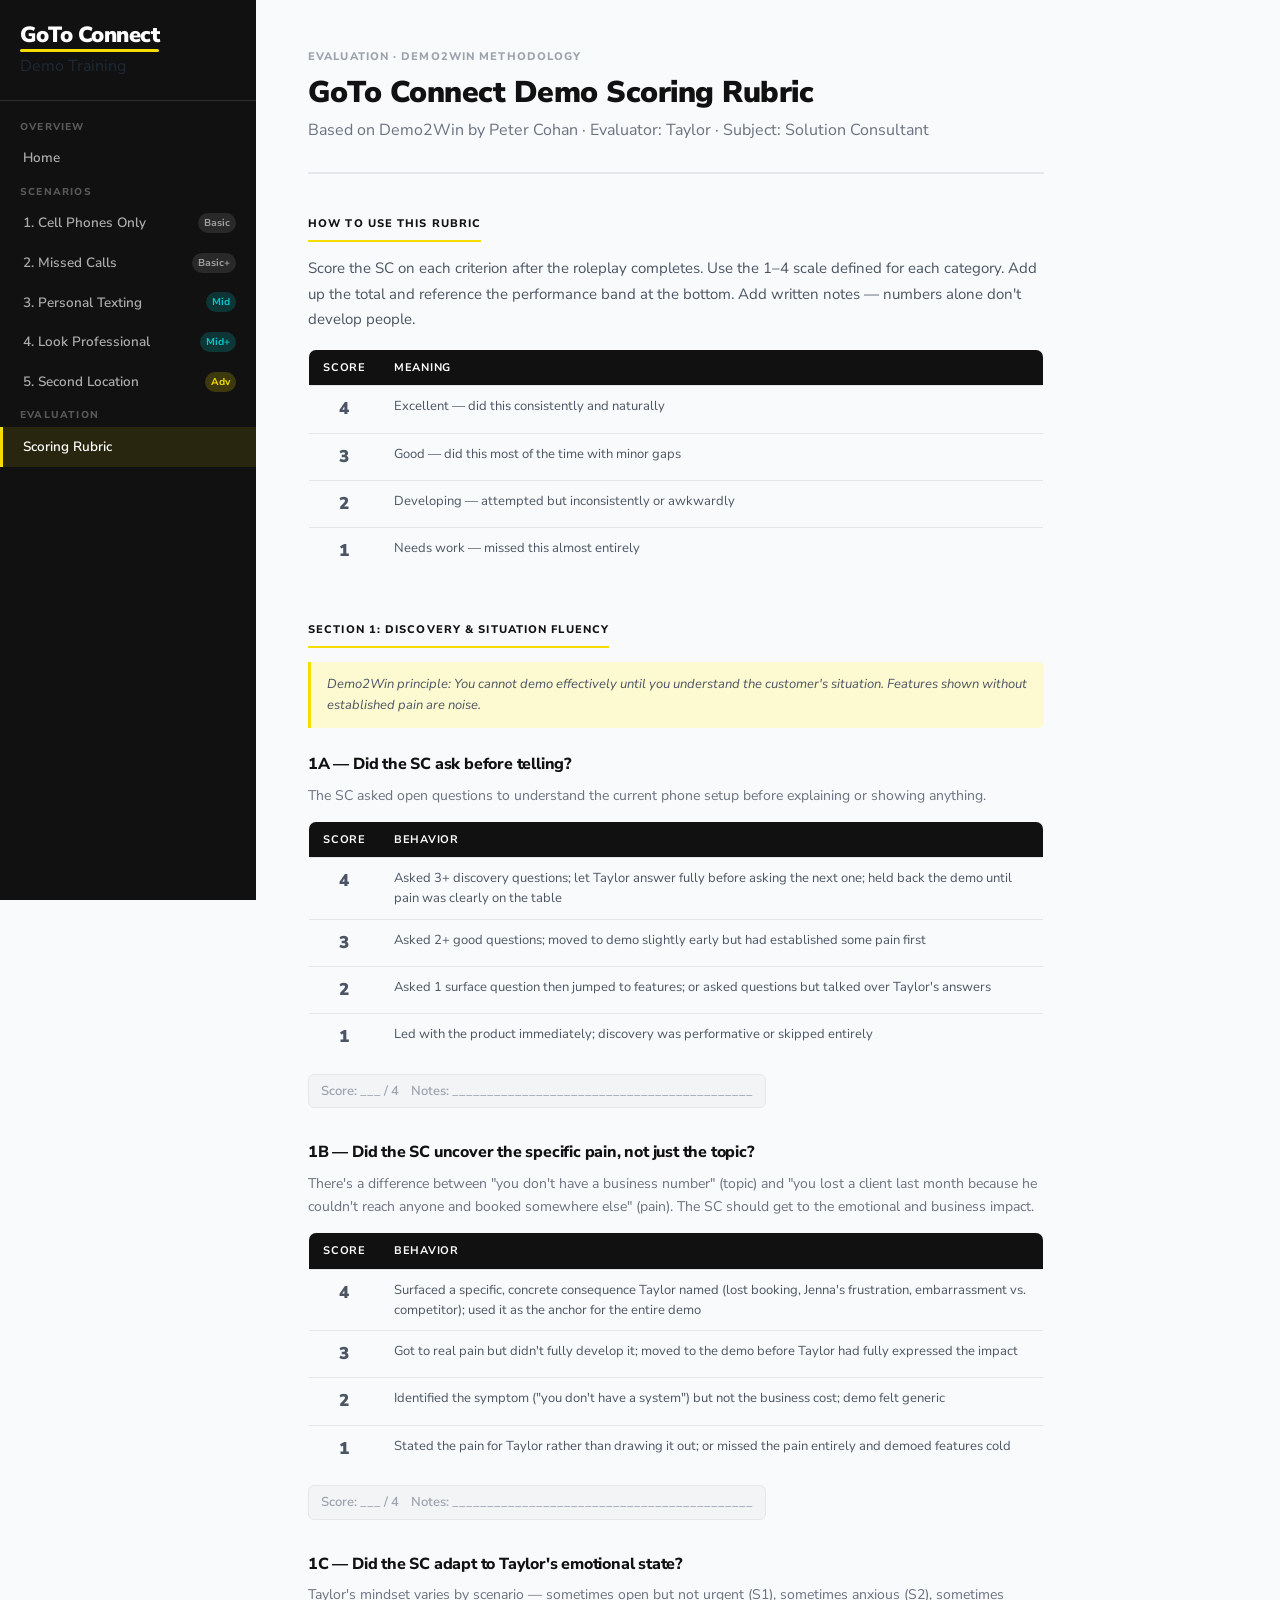
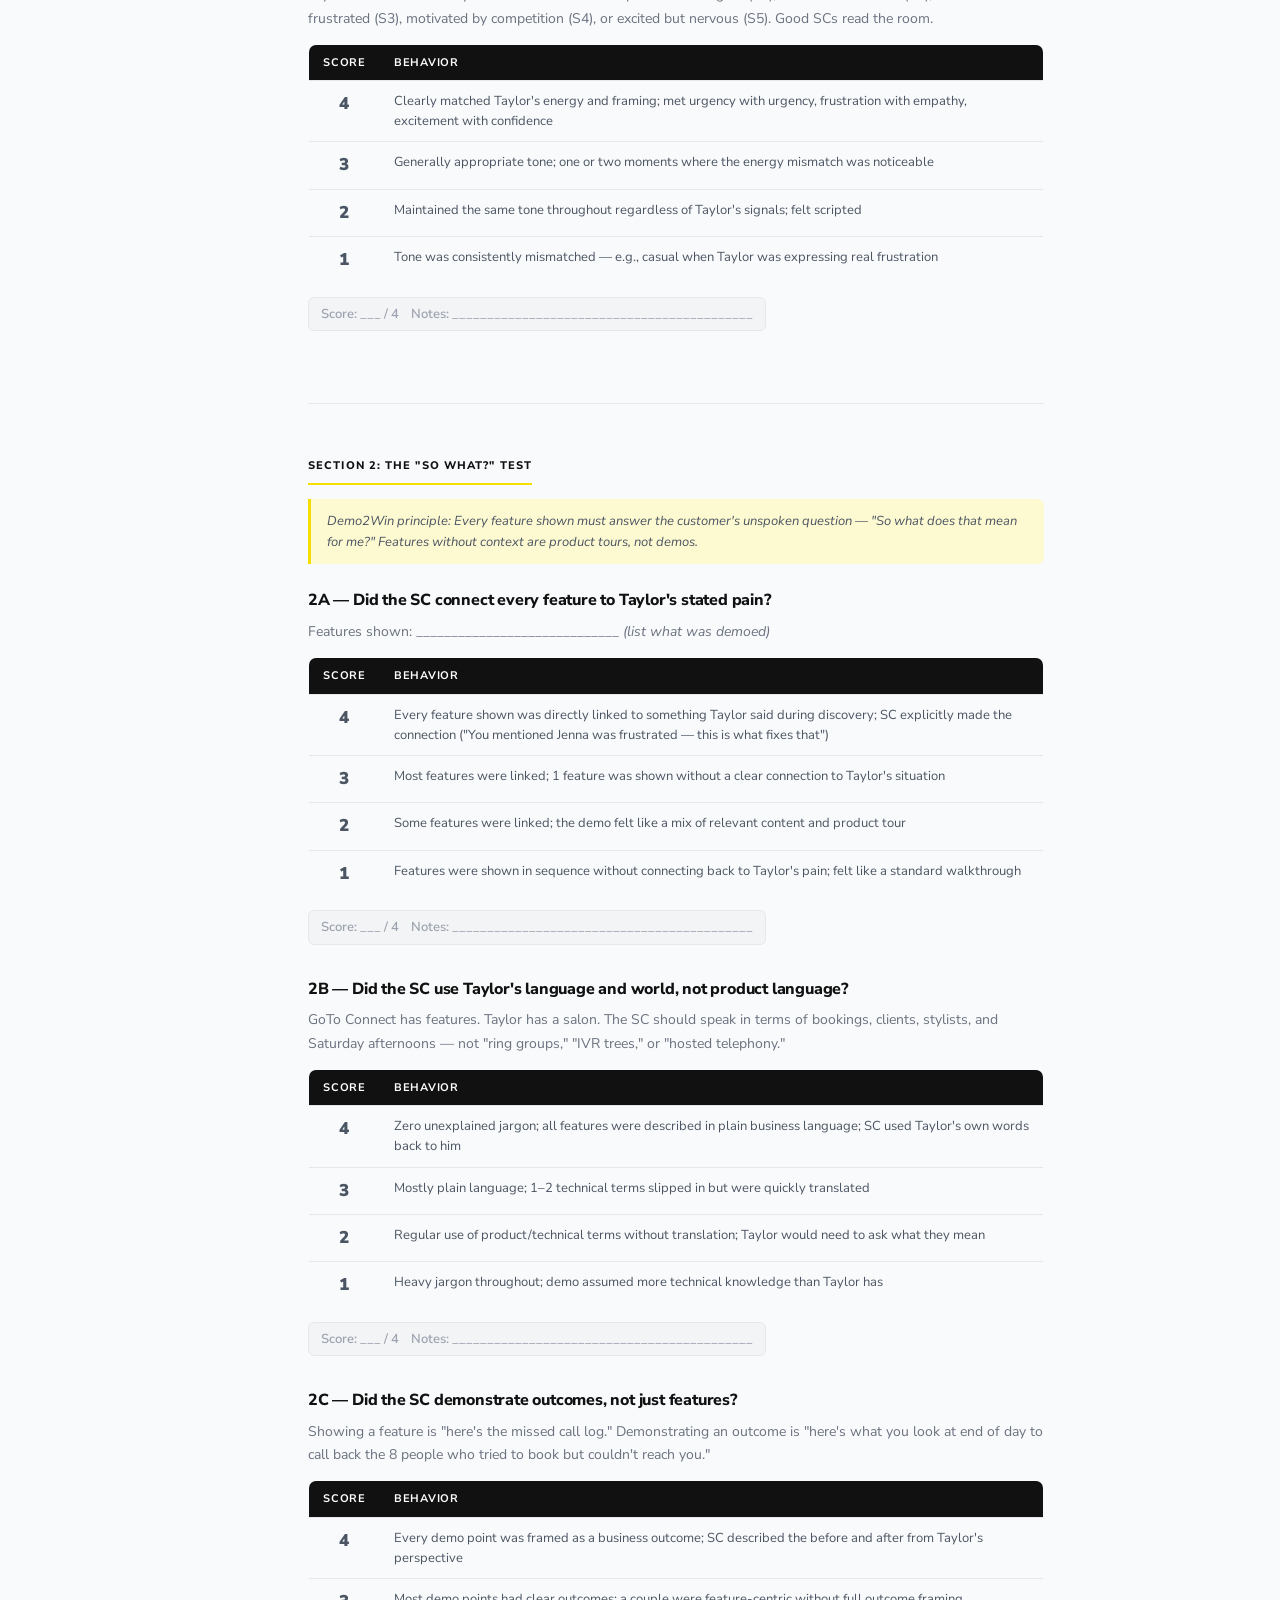
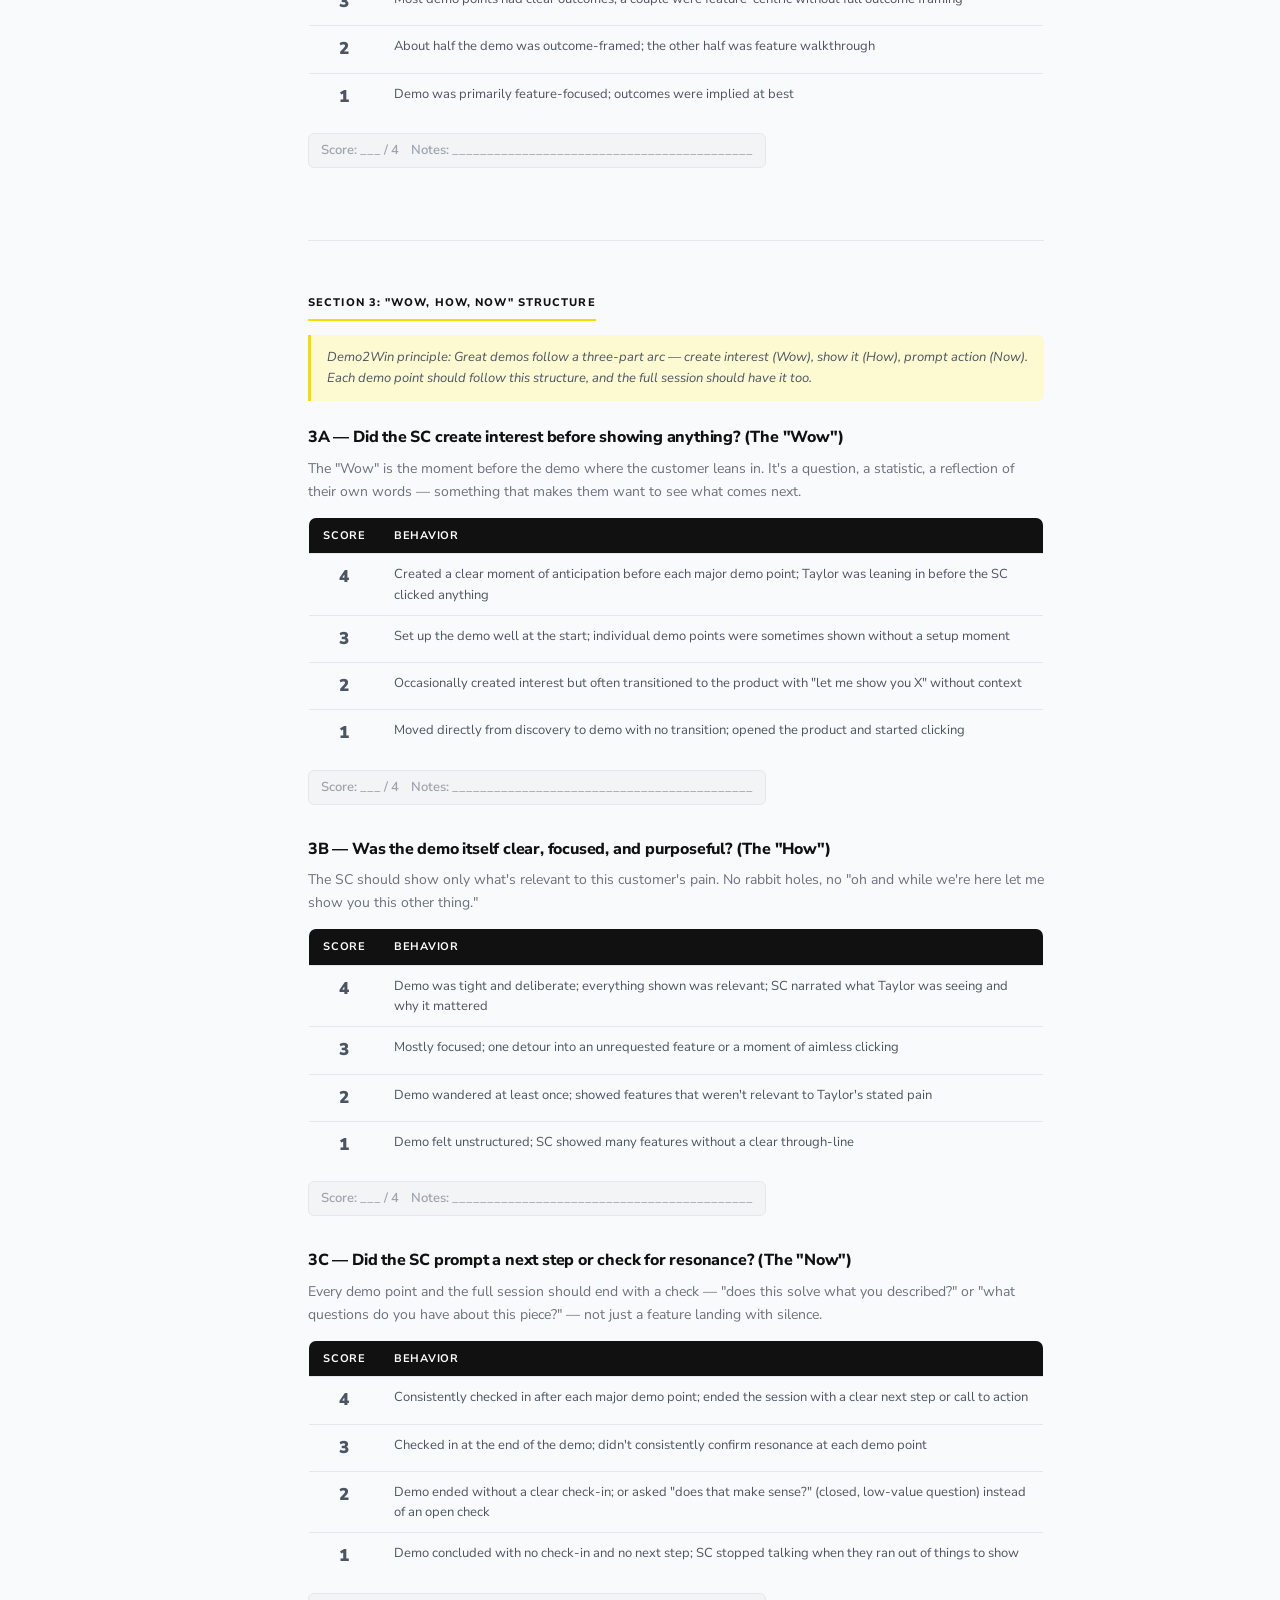
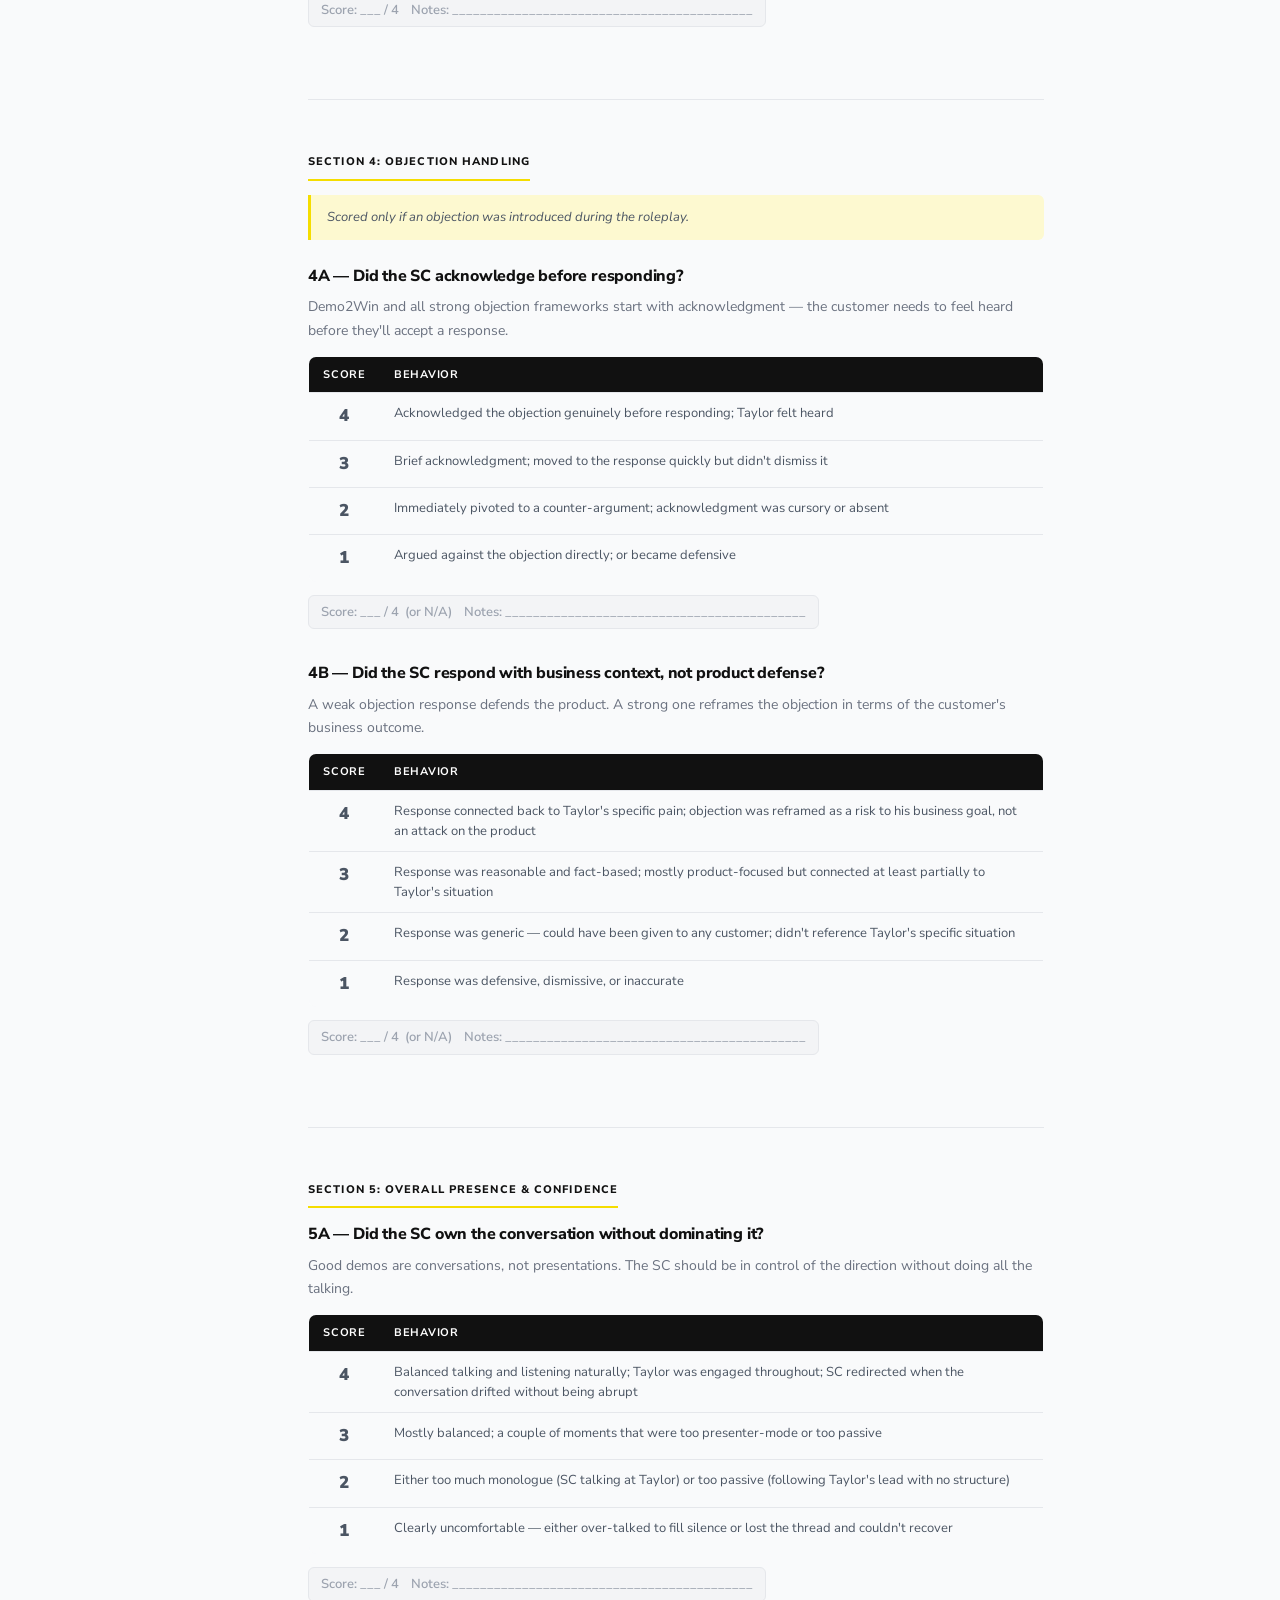
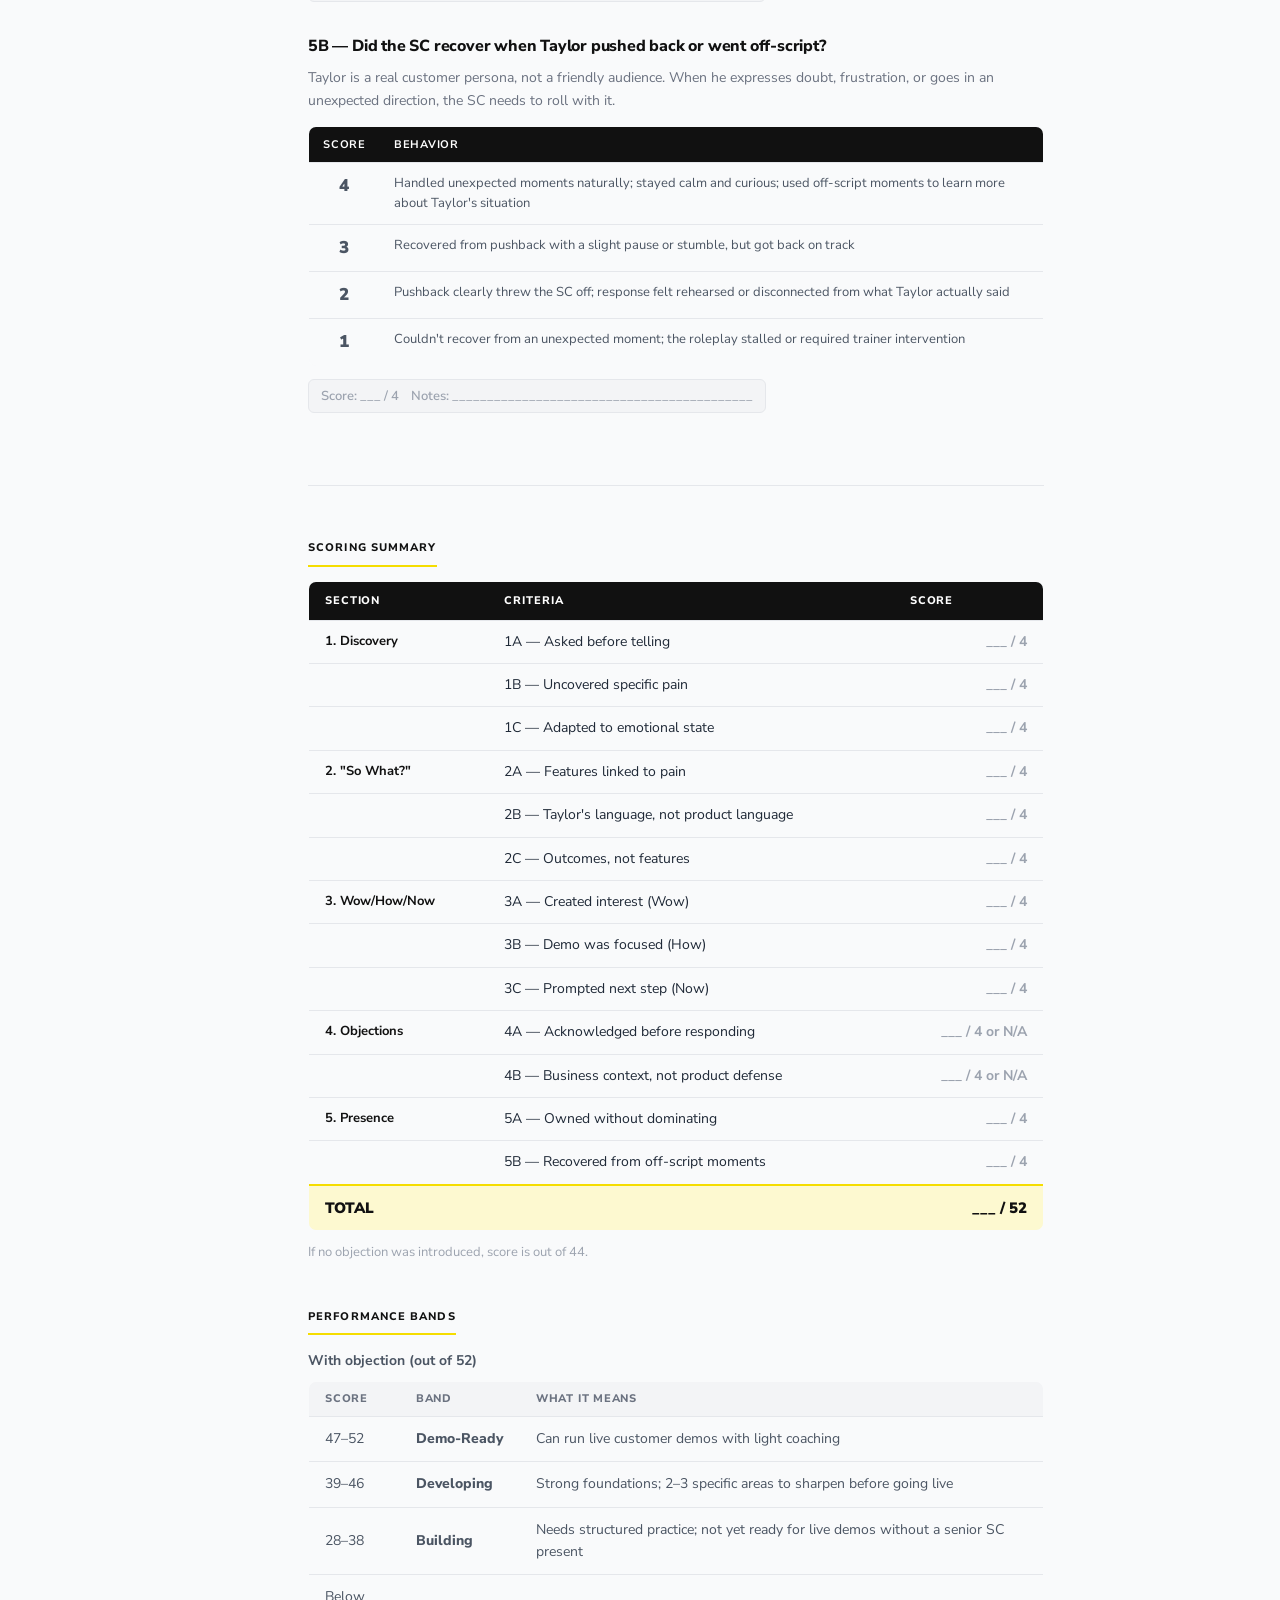
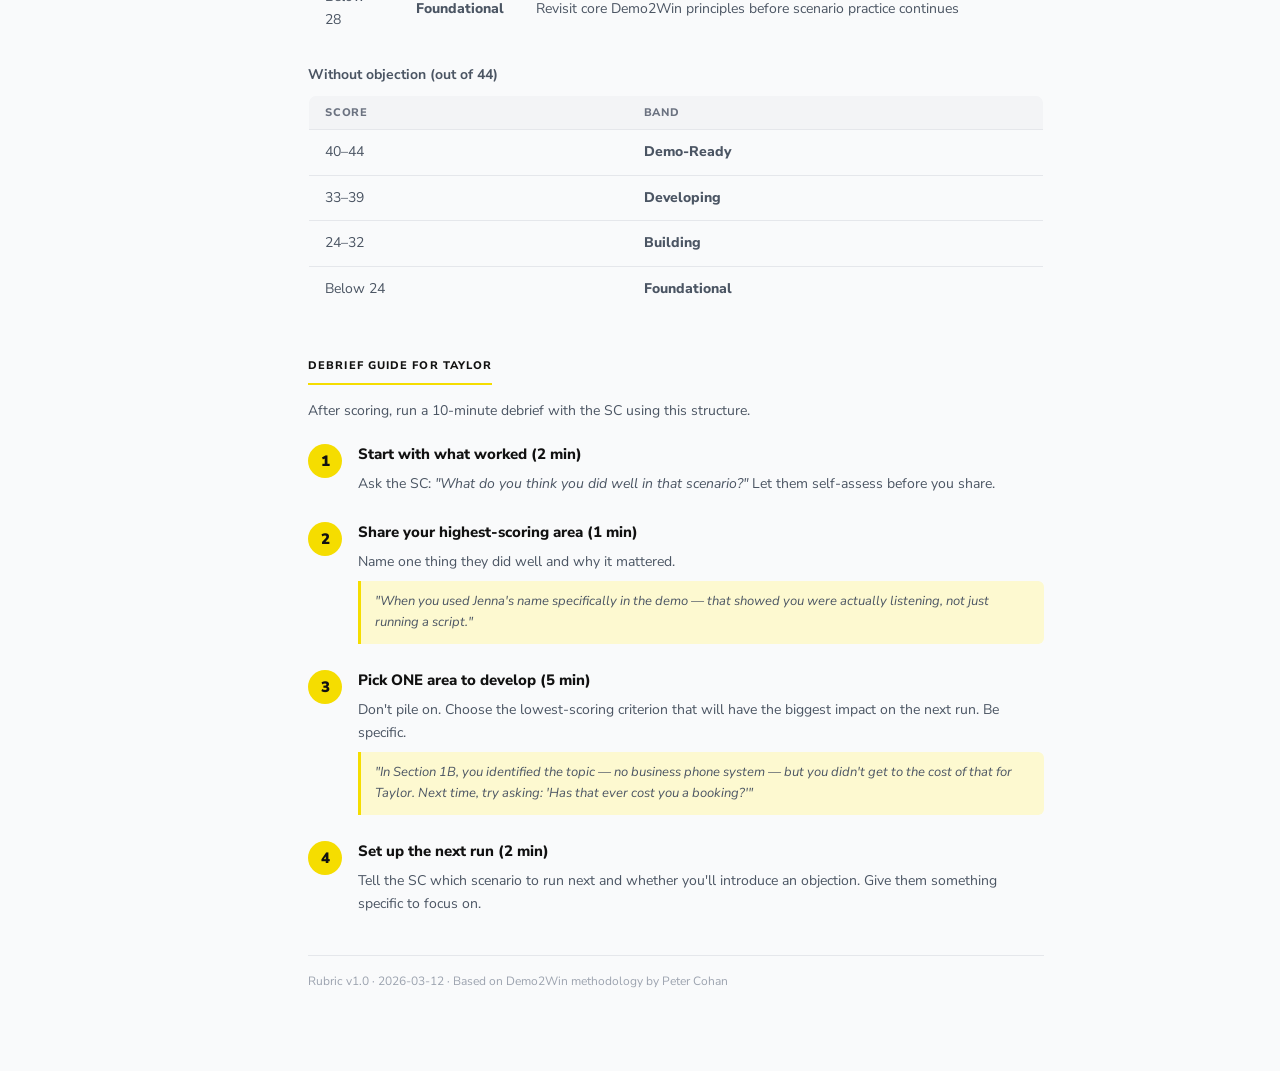
==== commit b0784471: "chore: add cache-busting query string to stylesheet link Forces browsers and CDN to fetch updated CS" ====
--- a/rubric.html
+++ b/rubric.html
@@ -5,7 +5,7 @@
   <meta name="viewport" content="width=device-width, initial-scale=1.0">
   <title>Scoring Rubric — Shear Bliss Demo Training</title>
   <link rel="icon" href="data:image/svg+xml,<svg xmlns='http://www.w3.org/2000/svg' viewBox='0 0 100 100'><text y='.9em' font-size='90'>✂️</text></svg>">
-  <link rel="stylesheet" href="css/styles.css">
+  <link rel="stylesheet" href="css/styles.css?v=2">
 </head>
 <body>
 <div class="site-wrapper">
--- a/css/styles.css
+++ b/css/styles.css
@@ -1,25 +1,30 @@
 /* ============================================================
    GoTo Connect Demo Training Site
-   Brand: Purple #6633CC, Teal #00C8CB, Nunito Sans
+   Brand: GoTo current brand — black, white, yellow #F5DD00
+   Font: Nunito Sans (GoTo rebrand typeface)
    ============================================================ */
 
-@import url('https://fonts.googleapis.com/css2?family=Nunito+Sans:wght@400;600;700;800&display=swap');
+@import url('https://fonts.googleapis.com/css2?family=Nunito+Sans:ital,opsz,wght@0,6..12,400;0,6..12,600;0,6..12,700;0,6..12,800;0,6..12,900;1,6..12,400;1,6..12,600&display=swap');
 
 /* ── Variables ────────────────────────────────────────────── */
 :root {
-  --purple: #6633CC;
-  --purple-dark: #4f22a8;
-  --purple-light: #f0eafa;
-  --teal: #00C8CB;
-  --teal-light: #e0fafa;
-  --gray-50: #f9fafb;
-  --gray-100: #f3f4f6;
-  --gray-200: #e5e7eb;
-  --gray-400: #9ca3af;
-  --gray-600: #4b5563;
-  --gray-800: #1f2937;
-  --white: #ffffff;
-  --sidebar-width: 252px;
+  --black:        #111111;
+  --black-soft:   #1e1e1e;
+  --black-border: #2e2e2e;
+  --yellow:       #F5DD00;
+  --yellow-dark:  #d4be00;
+  --yellow-pale:  #fdf9d0;
+  --white:        #ffffff;
+  --gray-50:      #f9fafb;
+  --gray-100:     #f3f4f6;
+  --gray-200:     #e5e7eb;
+  --gray-400:     #9ca3af;
+  --gray-500:     #6b7280;
+  --gray-600:     #4b5563;
+  --gray-800:     #1f2937;
+  --teal:         #00C8CB;
+  --teal-light:   #e0fafa;
+  --sidebar-width: 256px;
   --font: 'Nunito Sans', system-ui, sans-serif;
 }
 
@@ -32,7 +37,7 @@
   background: var(--gray-50);
   line-height: 1.6;
 }
-a { color: var(--purple); text-decoration: none; }
+a { color: var(--black); text-decoration: none; }
 a:hover { text-decoration: underline; }
 
 /* ── Layout ───────────────────────────────────────────────── */
@@ -45,7 +50,7 @@
 .sidebar {
   width: var(--sidebar-width);
   min-width: var(--sidebar-width);
-  background: var(--purple);
+  background: var(--black);
   display: flex;
   flex-direction: column;
   position: fixed;
@@ -57,38 +62,53 @@
 }
 
 .sidebar-header {
-  padding: 24px 20px 16px;
-  border-bottom: 1px solid rgba(255,255,255,0.15);
+  padding: 24px 20px 20px;
+  border-bottom: 1px solid var(--black-border);
 }
 
 .sidebar-logo {
-  font-size: 11px;
-  font-weight: 700;
-  letter-spacing: 0.08em;
-  text-transform: uppercase;
-  color: var(--teal);
-  margin-bottom: 4px;
-}
-
-.sidebar-title {
-  font-size: 16px;
-  font-weight: 800;
+  display: inline-block;
+  font-size: 22px;
+  font-weight: 900;
   color: var(--white);
-  line-height: 1.3;
+  letter-spacing: -0.5px;
+  line-height: 1;
+  margin-bottom: 2px;
+  position: relative;
+}
+
+/* Yellow underline accent mimicking GoTo logo */
+.sidebar-logo::after {
+  content: '';
+  display: block;
+  height: 3px;
+  width: 100%;
+  background: var(--yellow);
+  border-radius: 2px;
+  margin-top: 3px;
+}
+
+.sidebar-subtitle {
+  font-size: 12px;
+  font-weight: 600;
+  color: rgba(255,255,255,0.45);
+  letter-spacing: 0.04em;
+  text-transform: uppercase;
+  margin-top: 10px;
 }
 
 .sidebar-nav {
-  padding: 12px 0;
+  padding: 12px 0 20px;
   flex: 1;
 }
 
 .nav-section-label {
   font-size: 10px;
-  font-weight: 700;
-  letter-spacing: 0.1em;
-  text-transform: uppercase;
-  color: rgba(255,255,255,0.4);
-  padding: 16px 20px 6px;
+  font-weight: 800;
+  letter-spacing: 0.12em;
+  text-transform: uppercase;
+  color: rgba(255,255,255,0.3);
+  padding: 18px 20px 6px;
 }
 
 .nav-link {
@@ -96,24 +116,24 @@
   align-items: center;
   gap: 10px;
   padding: 9px 20px;
-  font-size: 14px;
+  font-size: 13.5px;
   font-weight: 600;
-  color: rgba(255,255,255,0.8);
+  color: rgba(255,255,255,0.65);
   text-decoration: none;
-  transition: background 0.15s, color 0.15s;
+  transition: background 0.12s, color 0.12s;
   border-left: 3px solid transparent;
 }
 
 .nav-link:hover {
-  background: rgba(255,255,255,0.1);
+  background: rgba(255,255,255,0.06);
   color: var(--white);
   text-decoration: none;
 }
 
 .nav-link.active {
-  background: rgba(255,255,255,0.12);
+  background: rgba(245,221,0,0.1);
   color: var(--white);
-  border-left-color: var(--teal);
+  border-left-color: var(--yellow);
 }
 
 .nav-badge {
@@ -125,9 +145,9 @@
   white-space: nowrap;
 }
 
-.badge-basic        { background: rgba(255,255,255,0.15); color: rgba(255,255,255,0.8); }
-.badge-intermediate { background: rgba(0,200,203,0.25); color: var(--teal); }
-.badge-advanced     { background: rgba(255,200,100,0.2); color: #fbbf24; }
+.badge-basic        { background: rgba(255,255,255,0.1); color: rgba(255,255,255,0.55); }
+.badge-intermediate { background: rgba(0,200,203,0.2); color: var(--teal); }
+.badge-advanced     { background: rgba(245,221,0,0.2); color: var(--yellow); }
 
 /* ── Main Content ─────────────────────────────────────────── */
 .main-content {
@@ -137,54 +157,58 @@
 }
 
 .page {
-  max-width: 820px;
-  padding: 48px 48px 80px;
+  max-width: 840px;
+  padding: 48px 52px 80px;
 }
 
 /* ── Page Header ──────────────────────────────────────────── */
 .page-header {
   margin-bottom: 36px;
-  padding-bottom: 24px;
+  padding-bottom: 28px;
   border-bottom: 2px solid var(--gray-200);
 }
 
 .page-eyebrow {
-  font-size: 12px;
-  font-weight: 700;
-  letter-spacing: 0.08em;
-  text-transform: uppercase;
-  color: var(--teal);
-  margin-bottom: 8px;
+  font-size: 11px;
+  font-weight: 800;
+  letter-spacing: 0.1em;
+  text-transform: uppercase;
+  color: var(--gray-400);
+  margin-bottom: 10px;
 }
 
 .page-title {
-  font-size: 28px;
-  font-weight: 800;
-  color: var(--gray-800);
-  line-height: 1.2;
+  font-size: 30px;
+  font-weight: 900;
+  color: var(--black);
+  line-height: 1.15;
+  letter-spacing: -0.5px;
   margin-bottom: 8px;
 }
 
 .page-subtitle {
   font-size: 16px;
-  color: var(--gray-600);
+  color: var(--gray-500);
+  font-weight: 400;
 }
 
 /* ── Complexity Badge ─────────────────────────────────────── */
 .complexity-badge {
   display: inline-block;
-  font-size: 12px;
-  font-weight: 700;
+  font-size: 11px;
+  font-weight: 800;
   padding: 4px 12px;
   border-radius: 20px;
-  margin-bottom: 20px;
-}
-
-.complexity-basic            { background: var(--gray-200); color: var(--gray-600); }
-.complexity-basic-int        { background: #dbeafe; color: #1d4ed8; }
-.complexity-intermediate     { background: var(--teal-light); color: #0e7490; }
-.complexity-intermediate-adv { background: #fff7ed; color: #c2410c; }
-.complexity-advanced         { background: var(--purple-light); color: var(--purple); }
+  margin-bottom: 24px;
+  letter-spacing: 0.04em;
+  text-transform: uppercase;
+}
+
+.complexity-basic            { background: var(--gray-100); color: var(--gray-500); border: 1px solid var(--gray-200); }
+.complexity-basic-int        { background: #dbeafe; color: #1e40af; border: 1px solid #bfdbfe; }
+.complexity-intermediate     { background: var(--teal-light); color: #0e7490; border: 1px solid #a5f3fc; }
+.complexity-intermediate-adv { background: #fff7ed; color: #9a3412; border: 1px solid #fed7aa; }
+.complexity-advanced         { background: var(--yellow-pale); color: #713f12; border: 1px solid #fde68a; }
 
 /* ── Section Headings ─────────────────────────────────────── */
 .section {
@@ -192,18 +216,22 @@
 }
 
 .section-title {
-  font-size: 13px;
-  font-weight: 700;
-  letter-spacing: 0.06em;
-  text-transform: uppercase;
-  color: var(--purple);
-  margin-bottom: 12px;
+  font-size: 11px;
+  font-weight: 800;
+  letter-spacing: 0.1em;
+  text-transform: uppercase;
+  color: var(--black);
+  margin-bottom: 14px;
+  padding-bottom: 8px;
+  border-bottom: 2px solid var(--yellow);
+  display: inline-block;
 }
 
 .section p {
   font-size: 15px;
   color: var(--gray-600);
   margin-bottom: 12px;
+  line-height: 1.7;
 }
 
 /* ── Customer Profile Table ───────────────────────────────── */
@@ -217,17 +245,20 @@
 }
 
 .profile-table td {
-  padding: 10px 16px;
+  padding: 11px 16px;
   border-bottom: 1px solid var(--gray-200);
   vertical-align: top;
 }
 
 .profile-table td:first-child {
   font-weight: 700;
-  color: var(--gray-600);
+  color: var(--gray-500);
   white-space: nowrap;
   width: 180px;
   background: var(--gray-50);
+  font-size: 13px;
+  text-transform: uppercase;
+  letter-spacing: 0.04em;
 }
 
 .profile-table td:last-child {
@@ -241,19 +272,19 @@
 /* ── Pain Points Callout ──────────────────────────────────── */
 .trainer-callout {
   background: #fffbeb;
+  border: 1px solid #fde68a;
   border-left: 4px solid #f59e0b;
   border-radius: 0 8px 8px 0;
   padding: 16px 20px;
-  margin-bottom: 8px;
 }
 
 .trainer-callout-label {
   font-size: 11px;
-  font-weight: 700;
+  font-weight: 800;
   letter-spacing: 0.08em;
   text-transform: uppercase;
-  color: #b45309;
-  margin-bottom: 10px;
+  color: #92400e;
+  margin-bottom: 12px;
 }
 
 .trainer-callout ol,
@@ -261,6 +292,7 @@
   margin-left: 20px;
   font-size: 14px;
   color: var(--gray-800);
+  line-height: 1.7;
 }
 
 .trainer-callout li {
@@ -272,21 +304,27 @@
   display: flex;
   flex-direction: column;
   gap: 12px;
+  background: var(--gray-50);
+  border: 1px solid var(--gray-200);
+  border-radius: 12px;
+  padding: 24px;
 }
 
 .dialogue-note {
   font-size: 13px;
   font-style: italic;
   color: var(--gray-400);
-  padding: 8px 12px;
-  border-left: 3px solid var(--gray-200);
-  margin-bottom: 8px;
+  padding: 10px 14px;
+  border: 1px dashed var(--gray-200);
+  border-radius: 6px;
+  margin-bottom: 4px;
+  background: var(--white);
 }
 
 .bubble-row {
   display: flex;
   flex-direction: column;
-  max-width: 85%;
+  max-width: 82%;
 }
 
 .bubble-row.sc {
@@ -300,23 +338,22 @@
 }
 
 .bubble-speaker {
-  font-size: 11px;
-  font-weight: 700;
-  letter-spacing: 0.05em;
-  text-transform: uppercase;
-  margin-bottom: 4px;
+  font-size: 10px;
+  font-weight: 800;
+  letter-spacing: 0.1em;
+  text-transform: uppercase;
+  margin-bottom: 5px;
   color: var(--gray-400);
 }
 
 .bubble-row.taylor .bubble-speaker {
-  color: var(--purple);
+  color: var(--black);
 }
 
 .bubble {
   padding: 12px 16px;
-  border-radius: 12px;
-  font-size: 14px;
-  line-height: 1.6;
+  font-size: 14px;
+  line-height: 1.65;
 }
 
 .bubble-row.sc .bubble {
@@ -327,13 +364,13 @@
 }
 
 .bubble-row.taylor .bubble {
-  background: var(--purple);
+  background: var(--black);
   border-radius: 12px 2px 12px 12px;
   color: var(--white);
 }
 
 .bubble em {
-  opacity: 0.75;
+  opacity: 0.65;
   font-style: italic;
 }
 
@@ -342,7 +379,7 @@
   font-size: 12px;
   font-style: italic;
   color: var(--gray-400);
-  padding: 8px 0;
+  padding: 6px 0;
   border-top: 1px dashed var(--gray-200);
   border-bottom: 1px dashed var(--gray-200);
   margin: 4px 0;
@@ -361,40 +398,53 @@
   gap: 12px;
   font-size: 14px;
   align-items: flex-start;
+  padding: 10px 14px;
+  background: var(--white);
+  border: 1px solid var(--gray-200);
+  border-radius: 8px;
 }
 
 .features-list li::before {
   content: '✓';
-  color: var(--teal);
-  font-weight: 800;
-  font-size: 15px;
+  color: var(--black);
+  font-weight: 900;
+  font-size: 13px;
   flex-shrink: 0;
-  margin-top: 1px;
+  background: var(--yellow);
+  width: 22px;
+  height: 22px;
+  border-radius: 50%;
+  display: flex;
+  align-items: center;
+  justify-content: center;
+  margin-top: 0px;
 }
 
 .features-list strong {
-  color: var(--gray-800);
+  color: var(--black);
+  font-weight: 700;
 }
 
 .features-list span {
-  color: var(--gray-600);
+  color: var(--gray-500);
 }
 
 /* ── Trainer Notes ────────────────────────────────────────── */
 .trainer-notes-box {
   background: var(--gray-100);
+  border: 1px solid var(--gray-200);
   border-radius: 10px;
   padding: 24px;
 }
 
 .trainer-notes-box h4 {
-  font-size: 13px;
-  font-weight: 700;
-  text-transform: uppercase;
-  letter-spacing: 0.05em;
-  color: var(--gray-600);
+  font-size: 11px;
+  font-weight: 800;
+  text-transform: uppercase;
+  letter-spacing: 0.08em;
+  color: var(--black);
   margin-bottom: 10px;
-  margin-top: 20px;
+  margin-top: 22px;
 }
 
 .trainer-notes-box h4:first-child {
@@ -405,6 +455,7 @@
   margin-left: 20px;
   font-size: 14px;
   color: var(--gray-600);
+  line-height: 1.7;
 }
 
 .trainer-notes-box li {
@@ -420,9 +471,10 @@
 }
 
 details.objection {
-  border: 1px solid var(--teal);
+  border: 1px solid var(--gray-200);
   border-radius: 8px;
   overflow: hidden;
+  background: var(--white);
 }
 
 details.objection summary {
@@ -434,17 +486,21 @@
   list-style: none;
   display: flex;
   align-items: center;
-  gap: 8px;
-  background: var(--teal-light);
+  gap: 10px;
   user-select: none;
+  transition: background 0.12s;
+}
+
+details.objection summary:hover {
+  background: var(--gray-50);
 }
 
 details.objection summary::-webkit-details-marker { display: none; }
 
 details.objection summary::before {
   content: '▶';
-  font-size: 10px;
-  color: var(--teal);
+  font-size: 9px;
+  color: var(--gray-400);
   transition: transform 0.2s;
   flex-shrink: 0;
 }
@@ -453,30 +509,37 @@
   transform: rotate(90deg);
 }
 
+details.objection[open] summary {
+  background: var(--yellow-pale);
+  border-bottom: 1px solid var(--gray-200);
+}
+
 details.objection summary span.obj-label {
-  font-size: 11px;
-  font-weight: 700;
-  text-transform: uppercase;
-  letter-spacing: 0.06em;
-  color: #0e7490;
-  margin-right: 4px;
+  font-size: 10px;
+  font-weight: 800;
+  text-transform: uppercase;
+  letter-spacing: 0.08em;
+  color: var(--gray-400);
+  background: var(--gray-100);
+  padding: 2px 7px;
+  border-radius: 4px;
 }
 
 .objection-body {
   padding: 16px;
   font-size: 14px;
   color: var(--gray-600);
-  line-height: 1.6;
-  border-top: 1px solid var(--teal);
-  background: var(--white);
+  line-height: 1.65;
 }
 
 .objection-body .taylor-says {
   font-style: italic;
   color: var(--gray-800);
-  margin-bottom: 10px;
-  padding-left: 12px;
-  border-left: 3px solid var(--purple);
+  margin-bottom: 12px;
+  padding: 10px 14px;
+  background: var(--gray-50);
+  border-left: 3px solid var(--black);
+  border-radius: 0 6px 6px 0;
 }
 
 .objection-body .response {
@@ -485,7 +548,7 @@
 
 /* ── Rubric Styles ────────────────────────────────────────── */
 .rubric-section {
-  margin-bottom: 40px;
+  margin-bottom: 48px;
   padding-bottom: 40px;
   border-bottom: 1px solid var(--gray-200);
 }
@@ -498,28 +561,31 @@
   font-size: 13px;
   font-style: italic;
   color: var(--gray-600);
-  margin-bottom: 20px;
-  padding: 10px 14px;
-  background: var(--purple-light);
-  border-left: 3px solid var(--purple);
+  margin-bottom: 24px;
+  padding: 12px 16px;
+  background: var(--yellow-pale);
+  border-left: 3px solid var(--yellow);
   border-radius: 0 6px 6px 0;
+  line-height: 1.6;
 }
 
 .criteria-block {
-  margin-bottom: 28px;
+  margin-bottom: 32px;
 }
 
 .criteria-title {
   font-size: 16px;
-  font-weight: 700;
-  color: var(--gray-800);
+  font-weight: 800;
+  color: var(--black);
   margin-bottom: 6px;
+  letter-spacing: -0.2px;
 }
 
 .criteria-desc {
   font-size: 14px;
-  color: var(--gray-600);
+  color: var(--gray-500);
   margin-bottom: 14px;
+  line-height: 1.65;
 }
 
 .behavior-table {
@@ -532,14 +598,14 @@
 }
 
 .behavior-table th {
-  background: var(--gray-100);
-  padding: 8px 14px;
+  background: var(--black);
+  color: var(--white);
+  padding: 9px 14px;
   text-align: left;
   font-weight: 700;
-  color: var(--gray-600);
-  font-size: 12px;
-  text-transform: uppercase;
-  letter-spacing: 0.05em;
+  font-size: 11px;
+  text-transform: uppercase;
+  letter-spacing: 0.07em;
 }
 
 .behavior-table td {
@@ -547,13 +613,23 @@
   border-top: 1px solid var(--gray-200);
   vertical-align: top;
   color: var(--gray-600);
+  line-height: 1.55;
 }
 
 .behavior-table td:first-child {
-  width: 60px;
-  font-weight: 800;
+  width: 52px;
+  font-weight: 900;
   text-align: center;
-  font-size: 16px;
+  font-size: 17px;
+  background: var(--gray-50);
+}
+
+.behavior-table tr:hover td {
+  background: var(--gray-50);
+}
+
+.behavior-table tr:hover td:first-child {
+  background: var(--gray-100);
 }
 
 .score-4 { color: #16a34a; }
@@ -564,9 +640,13 @@
 .score-field {
   display: inline-block;
   font-size: 13px;
-  font-weight: 700;
+  font-weight: 600;
   color: var(--gray-400);
-  margin-top: 10px;
+  margin-top: 12px;
+  background: var(--gray-100);
+  padding: 6px 12px;
+  border-radius: 6px;
+  border: 1px solid var(--gray-200);
 }
 
 .summary-table {
@@ -579,14 +659,14 @@
 }
 
 .summary-table th {
-  background: var(--purple);
+  background: var(--black);
   color: var(--white);
   padding: 10px 16px;
   text-align: left;
-  font-size: 12px;
-  font-weight: 700;
-  text-transform: uppercase;
-  letter-spacing: 0.05em;
+  font-size: 11px;
+  font-weight: 800;
+  text-transform: uppercase;
+  letter-spacing: 0.08em;
 }
 
 .summary-table td {
@@ -597,20 +677,23 @@
 
 .summary-table td:first-child {
   font-weight: 700;
-  color: var(--purple);
+  color: var(--black);
+  font-size: 13px;
 }
 
 .summary-table td:last-child {
   text-align: right;
   color: var(--gray-400);
   font-weight: 700;
+  font-variant-numeric: tabular-nums;
 }
 
 .summary-table tr.total-row td {
-  background: var(--gray-100);
-  font-weight: 800;
-  color: var(--gray-800);
+  background: var(--yellow-pale);
+  font-weight: 900;
+  color: var(--black);
   font-size: 15px;
+  border-top: 2px solid var(--yellow);
 }
 
 .bands-table {
@@ -627,72 +710,78 @@
   background: var(--gray-100);
   padding: 8px 16px;
   text-align: left;
-  font-weight: 700;
-  font-size: 12px;
-  text-transform: uppercase;
-  letter-spacing: 0.05em;
+  font-weight: 800;
+  font-size: 11px;
+  text-transform: uppercase;
+  letter-spacing: 0.07em;
+  color: var(--gray-500);
+}
+
+.bands-table td {
+  padding: 11px 16px;
+  border-top: 1px solid var(--gray-200);
   color: var(--gray-600);
 }
 
-.bands-table td {
-  padding: 10px 16px;
-  border-top: 1px solid var(--gray-200);
-}
-
-.band-demo-ready   { color: #16a34a; font-weight: 700; }
-.band-developing   { color: #2563eb; font-weight: 700; }
-.band-building     { color: #d97706; font-weight: 700; }
-.band-foundational { color: #dc2626; font-weight: 700; }
+.band-demo-ready   { color: #16a34a; font-weight: 800; }
+.band-developing   { color: #2563eb; font-weight: 800; }
+.band-building     { color: #d97706; font-weight: 800; }
+.band-foundational { color: #dc2626; font-weight: 800; }
 
 .debrief-step {
   display: flex;
   gap: 16px;
-  margin-bottom: 20px;
+  margin-bottom: 24px;
   align-items: flex-start;
 }
 
 .debrief-number {
-  width: 32px;
-  height: 32px;
-  min-width: 32px;
-  background: var(--purple);
-  color: var(--white);
+  width: 34px;
+  height: 34px;
+  min-width: 34px;
+  background: var(--yellow);
+  color: var(--black);
   border-radius: 50%;
   display: flex;
   align-items: center;
   justify-content: center;
-  font-weight: 800;
-  font-size: 14px;
+  font-weight: 900;
+  font-size: 15px;
   margin-top: 2px;
+  flex-shrink: 0;
 }
 
 .debrief-step-content h4 {
   font-size: 15px;
-  font-weight: 700;
-  color: var(--gray-800);
-  margin-bottom: 4px;
+  font-weight: 800;
+  color: var(--black);
+  margin-bottom: 6px;
 }
 
 .debrief-step-content p {
   font-size: 14px;
   color: var(--gray-600);
   margin: 0;
+  line-height: 1.65;
 }
 
 .debrief-step-content blockquote {
   font-style: italic;
   color: var(--gray-600);
-  padding-left: 12px;
-  border-left: 3px solid var(--gray-200);
-  margin-top: 6px;
+  padding: 10px 14px;
+  background: var(--yellow-pale);
+  border-left: 3px solid var(--yellow);
+  border-radius: 0 6px 6px 0;
+  margin-top: 8px;
   font-size: 13px;
+  line-height: 1.65;
 }
 
 /* ── Home Page ────────────────────────────────────────────── */
 .home-intro {
   font-size: 16px;
   color: var(--gray-600);
-  line-height: 1.7;
+  line-height: 1.75;
   margin-bottom: 36px;
 }
 
@@ -706,58 +795,74 @@
 }
 
 .scenario-overview-table th {
-  background: var(--purple);
+  background: var(--black);
   color: var(--white);
   padding: 10px 16px;
   text-align: left;
-  font-size: 12px;
+  font-size: 11px;
+  font-weight: 800;
+  text-transform: uppercase;
+  letter-spacing: 0.08em;
+}
+
+.scenario-overview-table td {
+  padding: 13px 16px;
+  border-top: 1px solid var(--gray-200);
+  vertical-align: middle;
+}
+
+.scenario-overview-table tr:hover td {
+  background: var(--yellow-pale);
+}
+
+.scenario-overview-table td:first-child {
+  font-weight: 800;
+  color: var(--black);
+  font-size: 16px;
+  width: 44px;
+  text-align: center;
+}
+
+.scenario-overview-table td a {
+  color: var(--black);
   font-weight: 700;
-  text-transform: uppercase;
-  letter-spacing: 0.05em;
-}
-
-.scenario-overview-table td {
-  padding: 12px 16px;
-  border-top: 1px solid var(--gray-200);
-  vertical-align: top;
-}
-
-.scenario-overview-table tr:hover td {
-  background: var(--gray-50);
-}
-
-.scenario-overview-table td:first-child {
-  font-weight: 700;
-  color: var(--purple);
-}
-
-.scenario-overview-table td a {
-  color: var(--purple);
-  font-weight: 700;
+}
+
+.scenario-overview-table td a:hover {
+  color: var(--black);
+  text-decoration: underline;
 }
 
 .how-to-use {
-  background: var(--purple-light);
-  border-radius: 10px;
-  padding: 24px;
-  margin-top: 36px;
+  background: var(--black);
+  border-radius: 12px;
+  padding: 28px 32px;
+  margin-top: 40px;
+  color: var(--white);
 }
 
 .how-to-use h3 {
-  font-size: 15px;
-  font-weight: 700;
-  color: var(--purple);
-  margin-bottom: 12px;
+  font-size: 14px;
+  font-weight: 900;
+  color: var(--yellow);
+  margin-bottom: 14px;
+  text-transform: uppercase;
+  letter-spacing: 0.08em;
 }
 
 .how-to-use ol {
-  margin-left: 20px;
-  font-size: 14px;
-  color: var(--gray-600);
+  margin-left: 22px;
+  font-size: 14px;
+  color: rgba(255,255,255,0.75);
+  line-height: 1.7;
 }
 
 .how-to-use li {
   margin-bottom: 8px;
+}
+
+.how-to-use strong {
+  color: var(--white);
 }
 
 /* ── Mobile ───────────────────────────────────────────────── */
@@ -766,14 +871,11 @@
     position: static;
     width: 100%;
     height: auto;
-    flex-direction: row;
-    flex-wrap: wrap;
   }
 
   .sidebar-header {
-    padding: 12px 16px;
-    border-bottom: none;
-    border-right: 1px solid rgba(255,255,255,0.15);
+    padding: 16px 20px;
+    border-bottom: 1px solid var(--black-border);
   }
 
   .sidebar-nav {
@@ -782,6 +884,7 @@
     flex-wrap: wrap;
     padding: 8px;
     gap: 2px;
+    border-bottom: 1px solid var(--black-border);
   }
 
   .nav-section-label { display: none; }
@@ -796,8 +899,8 @@
 
   .nav-link.active {
     border-left: none;
-    border-bottom-color: var(--teal);
-    background: rgba(255,255,255,0.12);
+    border-bottom-color: var(--yellow);
+    background: rgba(245,221,0,0.1);
   }
 
   .nav-badge { display: none; }
@@ -820,5 +923,10 @@
 
   .behavior-table td:first-child {
     width: 40px;
-  }
-}
+    font-size: 14px;
+  }
+
+  .page-title {
+    font-size: 24px;
+  }
+}
